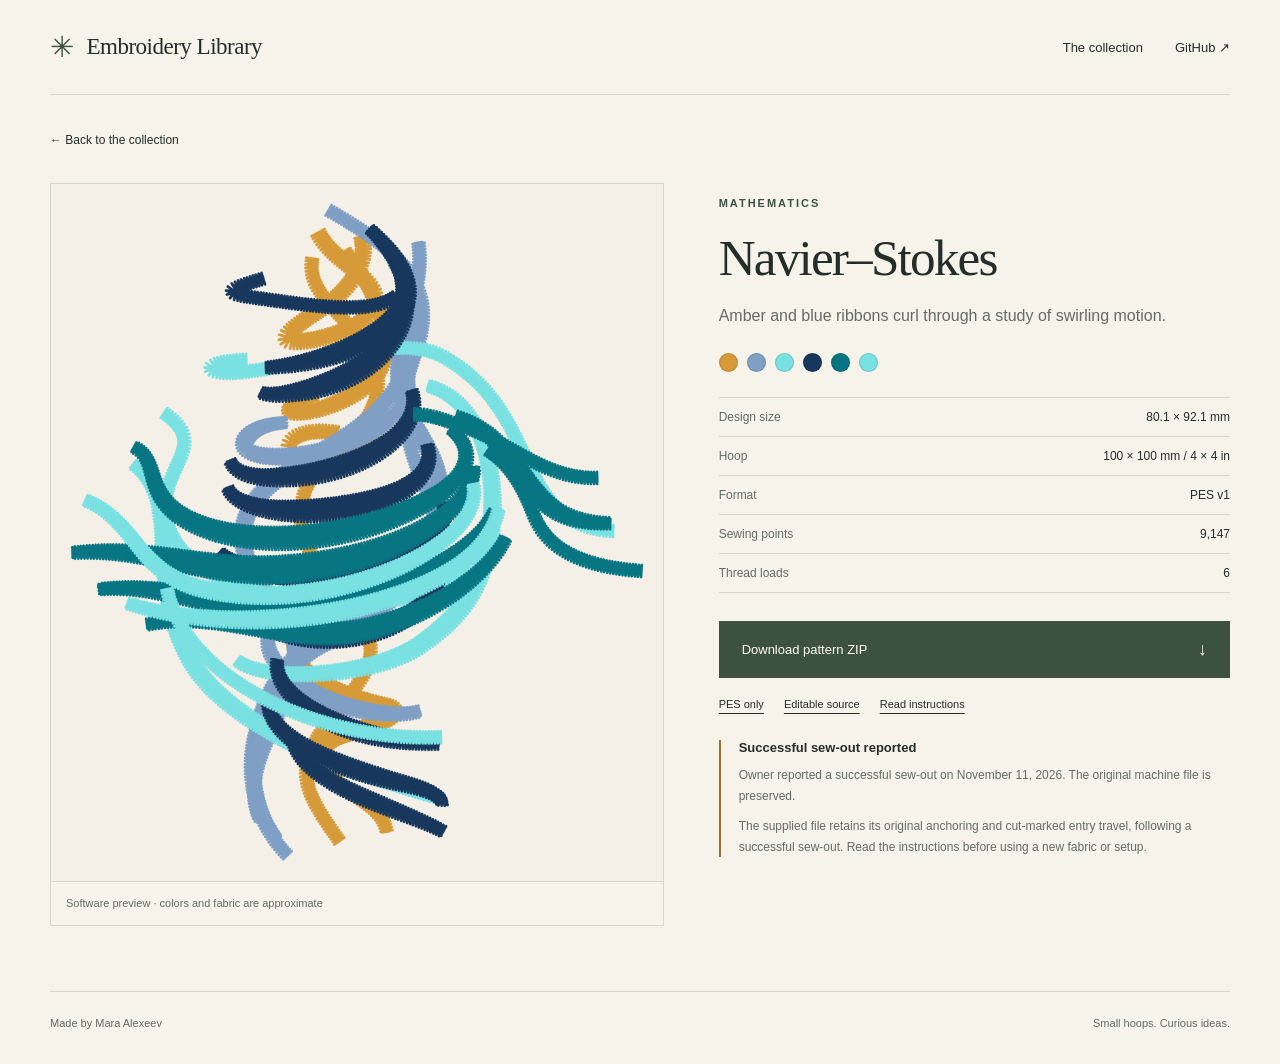
==== docs/patterns/navier-stokes/index.html @ 900fb4fd "Publish selected Waggle Dance and Navier–Stokes patterns with gallery" ====
<!doctype html>
<html lang="en"><head><meta charset="utf-8"><meta name="viewport" content="width=device-width,initial-scale=1">
<meta name="description" content="A small collection of machine embroidery designs by Mara Alexeev, with stitch previews, PES files and instructions.">
<title>Navier–Stokes · Embroidery Library</title><link rel="stylesheet" href="../../styles.css"></head>
<body><a class="skip" href="#main">Skip to content</a><header class="wrap"><a class="brand" href="../../index.html"><span class="mark" aria-hidden="true">✳</span> Embroidery Library</a><nav aria-label="Main"><a href="../../index.html#collection">The collection</a><a href="https://github.com/MaraAlexeev/embroidery-library">GitHub ↗</a></nav></header>
<main id="main"><section class="detail wrap"><a class="back" href="../../index.html#collection">← Back to the collection</a><div class="detail-grid"><figure class="navier-stokes"><img src="preview.png" alt="Software preview of intertwined amber, blue, aqua, navy and teal ribbons on cream."><figcaption>Software preview · colors and fabric are approximate</figcaption></figure><div class="detail-copy"><p class="eyebrow">MATHEMATICS</p><h1>Navier–Stokes</h1><p class="intro">Amber and blue ribbons curl through a study of swirling motion.</p><div class="swatches" aria-label="Intended thread palette"><span style="background:#d69b38" aria-hidden="true"></span><span style="background:#7f9fc4" aria-hidden="true"></span><span style="background:#79e1e2" aria-hidden="true"></span><span style="background:#18375c" aria-hidden="true"></span><span style="background:#087582" aria-hidden="true"></span><span style="background:#79e1e2" aria-hidden="true"></span></div><dl><div><dt>Design size</dt><dd>80.1 × 92.1 mm</dd></div><div><dt>Hoop</dt><dd>100 × 100 mm / 4 × 4 in</dd></div><div><dt>Format</dt><dd>PES v1</dd></div><div><dt>Sewing points</dt><dd>9,147</dd></div><div><dt>Thread loads</dt><dd>6</dd></div></dl><a class="button" href="Navier-Stokes-PES.zip" download>Download pattern ZIP <span aria-hidden="true">↓</span></a><div class="individual"><a href="ns_zigzag_1.pes" download>PES only</a><a href="ns_zigzag_1.svg" download>Editable source</a><a href="README.txt">Read instructions</a></div><aside class="testing"><h2>Successful sew-out reported</h2><p>Owner reported a successful sew-out on November 11, 2026. The original machine file is preserved.</p><p>The supplied file retains its original anchoring and cut-marked entry travel, following a successful sew-out. Read the instructions before using a new fabric or setup.</p></aside></div></div></section></main><footer class="wrap"><span>Made by Mara Alexeev</span><span>Small hoops. Curious ideas.</span></footer></body></html>
---- docs/styles.css ----
:root{--paper:#f6f3eb;--ink:#252d28;--muted:#646c62;--line:#d7d8cc;--green:#3d5141;--gold:#9b6f32;font-family:Arial,Helvetica,sans-serif;color:var(--ink);background:var(--paper);font-synthesis:none}
*{box-sizing:border-box}html{scroll-behavior:smooth}body{margin:0}a{color:inherit;text-underline-offset:5px}a:hover{color:var(--gold)}a:focus-visible{outline:3px solid var(--gold);outline-offset:5px}.wrap{width:min(1180px,calc(100% - 80px));margin-inline:auto}header{display:flex;align-items:center;justify-content:space-between;padding:30px 0;border-bottom:1px solid var(--line);gap:24px}.brand{font-family:Georgia,'Times New Roman',serif;font-size:23px;letter-spacing:-.5px;text-decoration:none;display:flex;gap:13px;align-items:center}.mark{color:var(--green);font-size:29px}nav{display:flex;gap:32px;font-size:13px}nav a{text-decoration:none}.skip{position:absolute;left:20px;top:-100px;padding:15px;background:var(--ink);color:white;z-index:2}.skip:focus{top:15px}.eyebrow{font-size:11px;font-weight:700;letter-spacing:2px;color:var(--green);line-height:1.7}.hero{padding-top:62px;padding-bottom:66px}.hero h1{font-family:Georgia,'Times New Roman',serif;font-size:clamp(64px,7.6vw,105px);line-height:1.03;font-weight:400;letter-spacing:-4px;margin:28px 0 30px}.hero h1 em{color:var(--green);font-weight:400}.hero-bottom{display:flex;align-items:flex-end;justify-content:space-between;gap:36px}.hero-bottom p{max-width:460px;color:var(--muted);font-size:17px;line-height:1.65;margin:0}.button{display:inline-flex;justify-content:center;align-items:center;gap:30px;border:1px solid var(--green);background:var(--green);color:#fffdf4;text-decoration:none;padding:17px 22px;font-size:13px;white-space:nowrap;transition:background .15s}.button:hover{background:#293b2d;color:white}.button span{font-size:18px}.collection{padding-top:29px;border-top:1px solid var(--line);scroll-margin-top:24px}.section-heading{display:flex;justify-content:space-between;align-items:baseline;gap:20px;margin-bottom:28px}h2{font-family:Georgia,'Times New Roman',serif;font-size:34px;font-weight:400;margin:0}.section-heading p{font-size:12px;color:var(--muted)}.grid{display:grid;grid-template-columns:1fr 1fr;gap:36px}.design{min-width:0}.image-link{display:flex;width:100%;aspect-ratio:1.18;align-items:center;justify-content:center;overflow:hidden}.image-link img{width:100%;height:100%;object-fit:contain;transition:transform .25s}.image-link:hover img{transform:scale(1.025)}.waggle-dance{background:#7798d1}.navier-stokes{background:#f3f0e8}.navier-stokes.image-link{border:1px solid #e4e0d6;padding:25px}.card-copy{padding-top:23px}.card-copy .eyebrow{margin:0 0 9px;font-size:10px}.card-copy h3{font-family:Georgia,'Times New Roman',serif;font-weight:400;font-size:31px;margin:0 0 13px}.card-copy h3 a{display:flex;justify-content:space-between;text-decoration:none}.card-copy h3 span{font-family:Arial,sans-serif;font-size:22px;font-weight:400;color:var(--muted)}.card-copy>p:not(.eyebrow):not(.status){font-size:14px;color:var(--muted);line-height:1.65;margin:0 0 19px;max-width:430px}.facts{display:flex;flex-wrap:wrap;gap:8px 16px;font-size:11px;color:var(--muted);padding:14px 0;border-top:1px solid var(--line);border-bottom:1px solid var(--line)}.status{font-size:11px;margin:17px 0;color:var(--green)}.status span{font-size:8px;margin-right:6px}.text-link{font-size:12px;text-decoration:none;border-bottom:1px solid var(--green);padding-bottom:5px;display:inline-flex;gap:30px}.notes{margin-top:85px;padding-top:45px;padding-bottom:60px;border-top:1px solid var(--line)}.notes h2{line-height:1.2;font-size:40px;letter-spacing:-.6px;margin:17px 0 35px}.note-grid{display:grid;grid-template-columns:repeat(3,1fr);gap:45px}.note-grid>div>span{font-family:Georgia,serif;font-style:italic;color:var(--gold);font-size:19px}.note-grid h3{font-size:14px;font-weight:500;margin:16px 0 10px}.note-grid p{font-size:13px;color:var(--muted);line-height:1.7;margin:0}footer{display:flex;justify-content:space-between;gap:20px;border-top:1px solid var(--line);padding:25px 0 35px;font-size:11px;color:var(--muted)}.detail{padding-top:35px;padding-bottom:65px}.back{font-size:12px;text-decoration:none;display:inline-block;margin-bottom:36px}.detail-grid{display:grid;grid-template-columns:1.2fr 1fr;gap:55px;align-items:start}.detail figure{margin:0;border:1px solid var(--line)}.detail figure img{width:100%;height:auto;display:block}.detail figcaption{background:var(--paper);font-size:11px;color:var(--muted);line-height:1.5;padding:13px 15px;border-top:1px solid var(--line)}.detail h1{font-family:Georgia,serif;font-size:clamp(38px,4vw,58px);font-weight:400;letter-spacing:-1.8px;line-height:1.1;margin:17px 0}.intro{color:var(--muted);font-size:16px;line-height:1.65}.swatches{display:flex;gap:9px;margin:24px 0}.swatches span{display:block;width:19px;height:19px;border-radius:50%;border:1px solid #0002}dl{margin:25px 0 28px;border-top:1px solid var(--line)}dl>div{display:flex;justify-content:space-between;gap:20px;border-bottom:1px solid var(--line);padding:12px 0;font-size:12px}dt{color:var(--muted)}dd{margin:0;text-align:right}.detail .button{width:100%;justify-content:space-between}.individual{display:flex;gap:20px;flex-wrap:wrap;font-size:11px;margin:20px 0 30px}.testing{border-left:2px solid var(--gold);padding-left:18px}.testing h2{font-family:Arial,sans-serif;font-size:13px;font-weight:700}.testing p{font-size:12px;color:var(--muted);line-height:1.7;margin:10px 0 0}
@media(max-width:700px){.wrap{width:calc(100% - 36px)}header{padding:20px 0;align-items:flex-start}.brand{font-size:19px;gap:8px;max-width:190px}.mark{font-size:24px}nav{gap:12px;flex-direction:column;align-items:flex-end;font-size:11px}.hero{padding:40px 0 42px}.hero h1{font-size:63px;letter-spacing:-2.7px;margin:23px 0}.hero-bottom{flex-direction:column;align-items:flex-start;gap:24px}.hero-bottom p{font-size:15px;max-width:360px}.button{padding:14px 18px}.section-heading{align-items:flex-start;flex-direction:column;gap:3px;margin-bottom:22px}.section-heading p{margin:3px 0}.section-heading h2{font-size:30px}.grid{grid-template-columns:1fr;gap:45px}.card-copy{padding-top:20px}.notes{margin-top:55px;padding-top:28px;padding-bottom:35px}.notes h2{font-size:32px}.note-grid{grid-template-columns:1fr;gap:28px}.note-grid h3{margin-top:10px}.note-grid p{max-width:440px}footer{font-size:10px}.detail{padding-top:24px}.back{margin-bottom:25px}.detail-grid{grid-template-columns:1fr;gap:28px}.detail-copy .eyebrow{margin-top:0}.detail h1{font-size:45px}.detail figure{max-width:580px}.individual{gap:22px}}
@media(prefers-reduced-motion:reduce){html{scroll-behavior:auto}*{transition:none!important}}
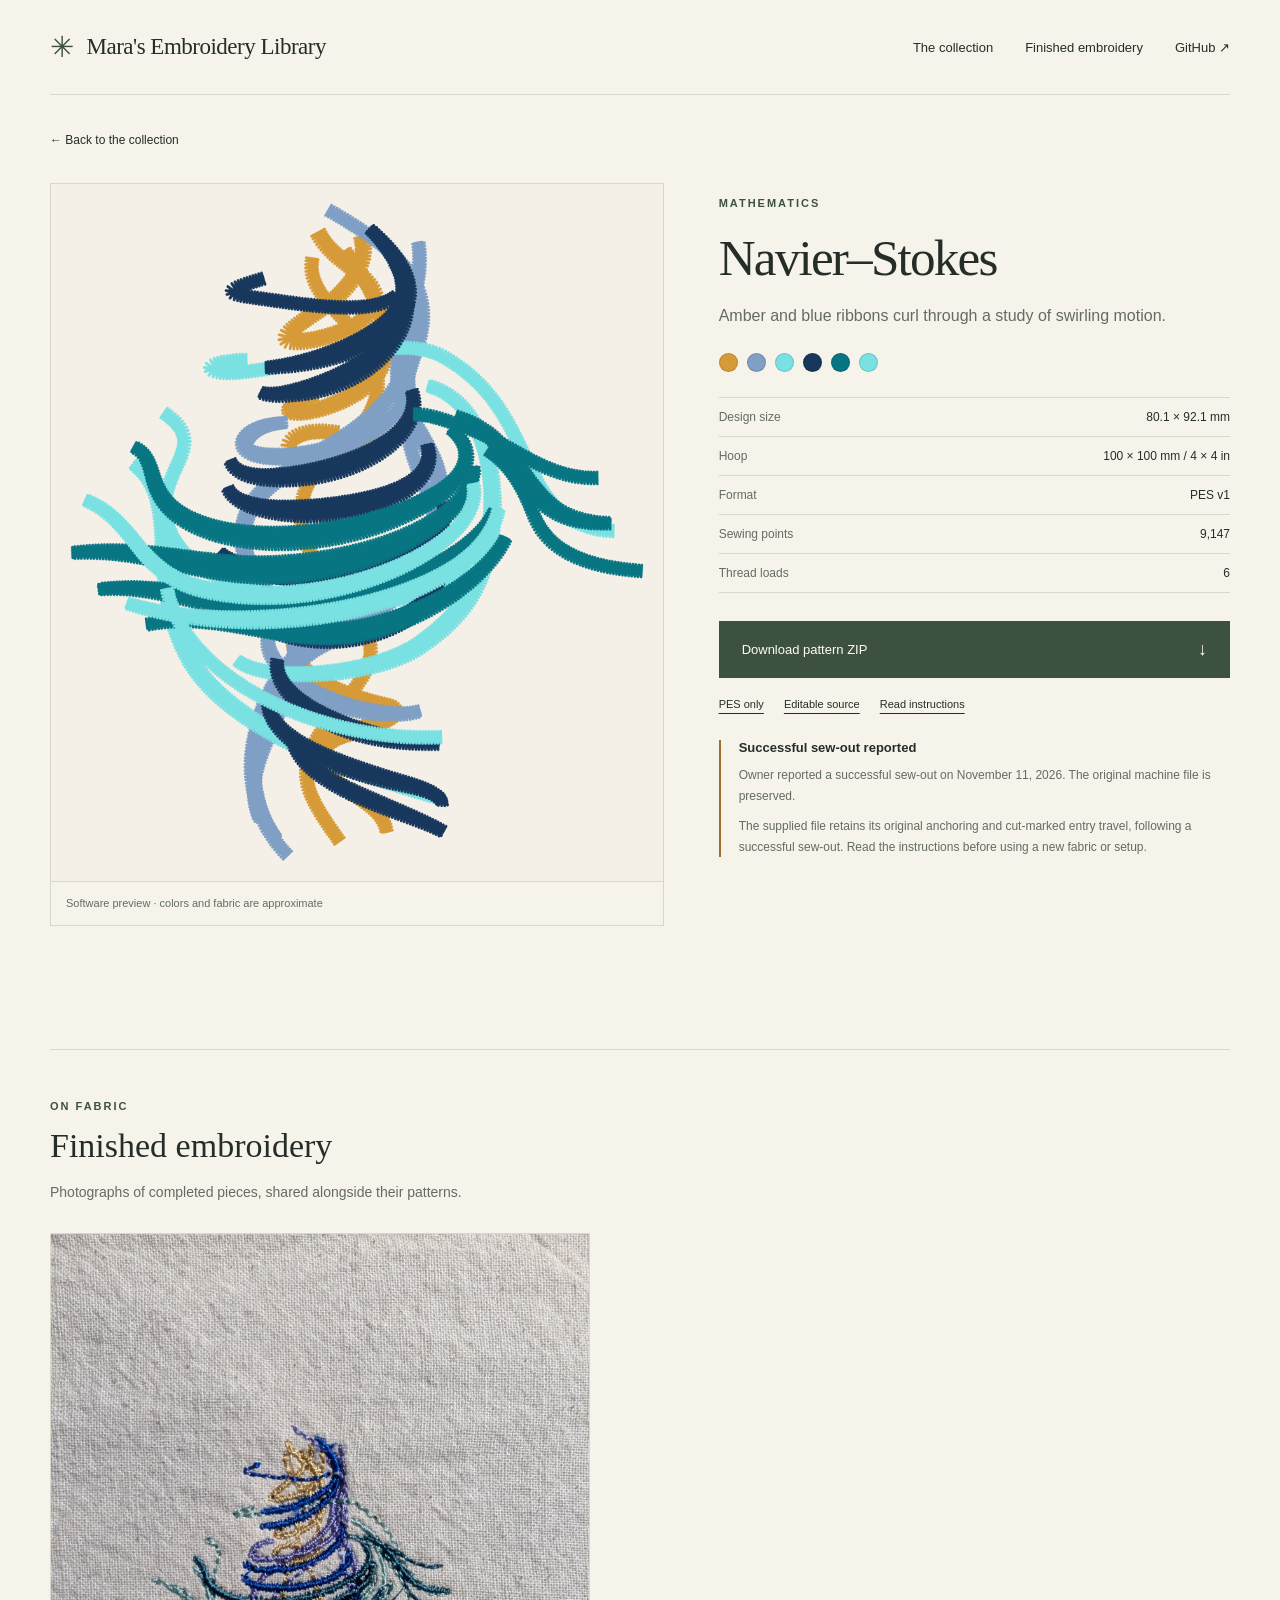
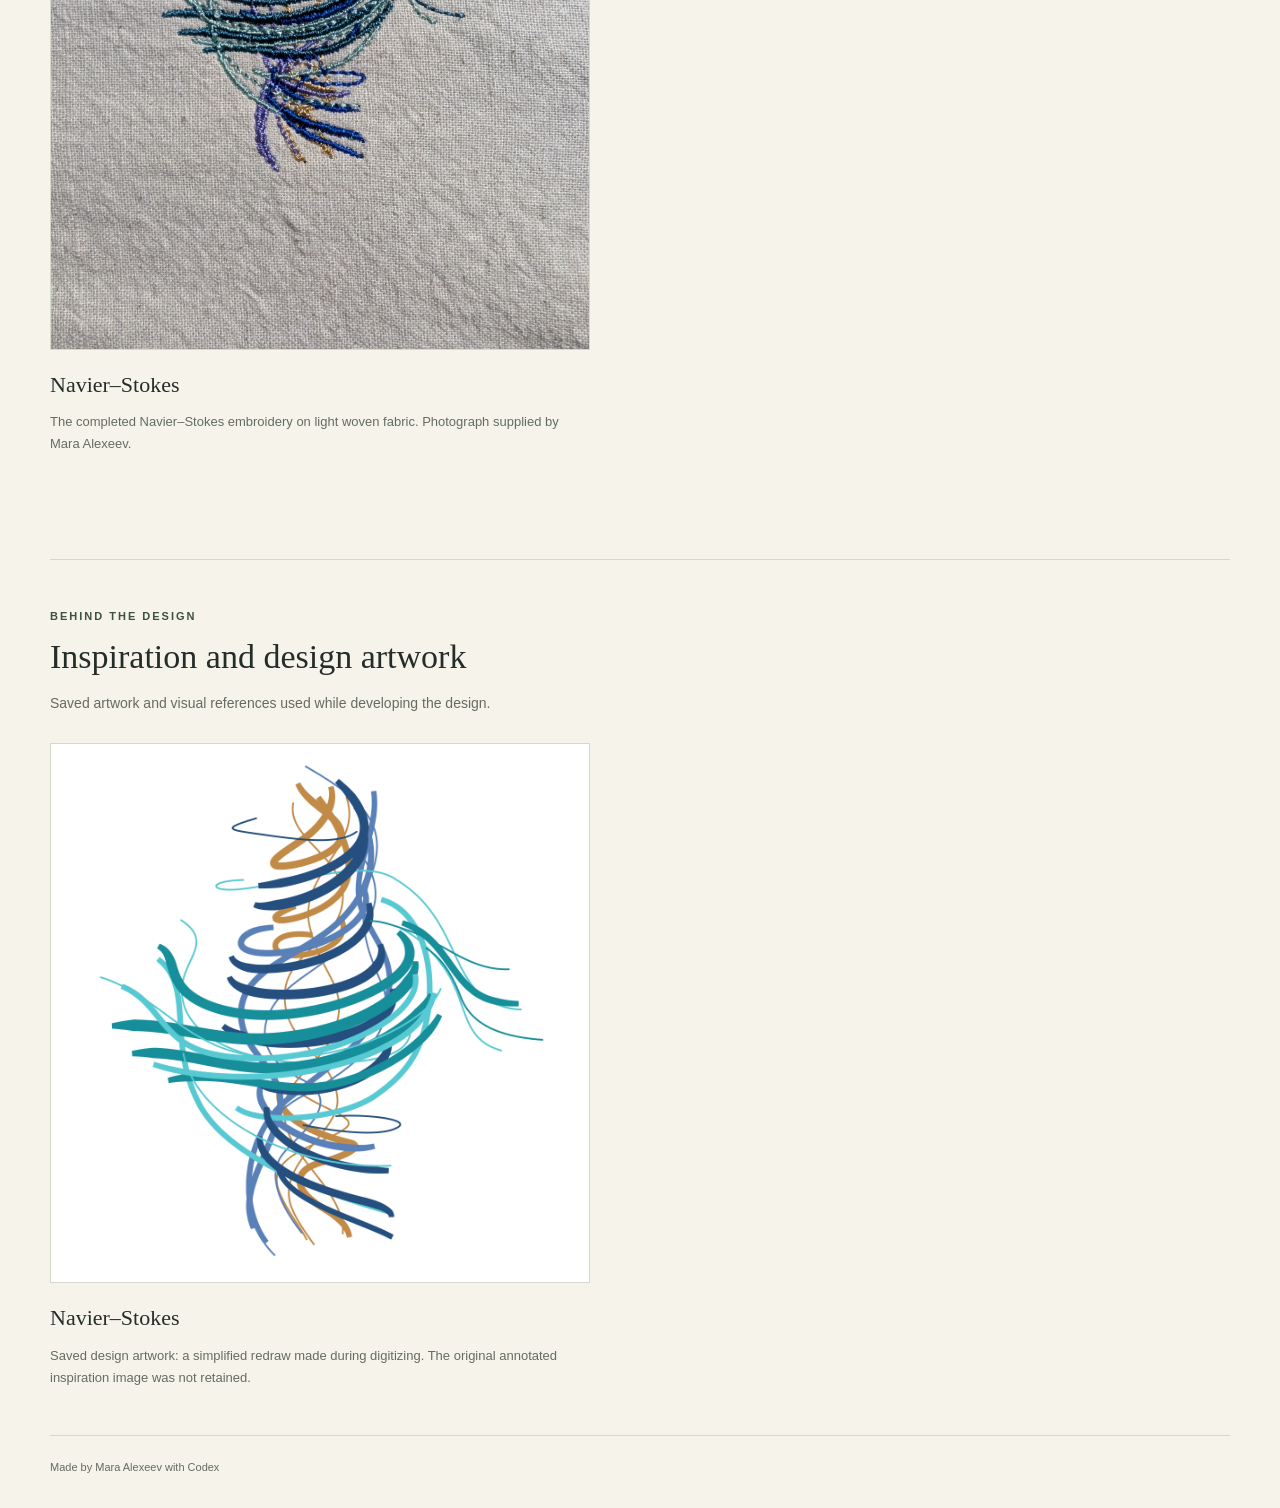
==== commit faa8f068: "Add finished embroidery photos and design artwork; simplify gallery copy" ====
--- a/docs/patterns/navier-stokes/index.html
+++ b/docs/patterns/navier-stokes/index.html
@@ -1,6 +1,10 @@
 <!doctype html>
 <html lang="en"><head><meta charset="utf-8"><meta name="viewport" content="width=device-width,initial-scale=1">
 <meta name="description" content="A small collection of machine embroidery designs by Mara Alexeev, with stitch previews, PES files and instructions.">
-<title>Navier–Stokes · Embroidery Library</title><link rel="stylesheet" href="../../styles.css"></head>
-<body><a class="skip" href="#main">Skip to content</a><header class="wrap"><a class="brand" href="../../index.html"><span class="mark" aria-hidden="true">✳</span> Embroidery Library</a><nav aria-label="Main"><a href="../../index.html#collection">The collection</a><a href="https://github.com/MaraAlexeev/embroidery-library">GitHub ↗</a></nav></header>
-<main id="main"><section class="detail wrap"><a class="back" href="../../index.html#collection">← Back to the collection</a><div class="detail-grid"><figure class="navier-stokes"><img src="preview.png" alt="Software preview of intertwined amber, blue, aqua, navy and teal ribbons on cream."><figcaption>Software preview · colors and fabric are approximate</figcaption></figure><div class="detail-copy"><p class="eyebrow">MATHEMATICS</p><h1>Navier–Stokes</h1><p class="intro">Amber and blue ribbons curl through a study of swirling motion.</p><div class="swatches" aria-label="Intended thread palette"><span style="background:#d69b38" aria-hidden="true"></span><span style="background:#7f9fc4" aria-hidden="true"></span><span style="background:#79e1e2" aria-hidden="true"></span><span style="background:#18375c" aria-hidden="true"></span><span style="background:#087582" aria-hidden="true"></span><span style="background:#79e1e2" aria-hidden="true"></span></div><dl><div><dt>Design size</dt><dd>80.1 × 92.1 mm</dd></div><div><dt>Hoop</dt><dd>100 × 100 mm / 4 × 4 in</dd></div><div><dt>Format</dt><dd>PES v1</dd></div><div><dt>Sewing points</dt><dd>9,147</dd></div><div><dt>Thread loads</dt><dd>6</dd></div></dl><a class="button" href="Navier-Stokes-PES.zip" download>Download pattern ZIP <span aria-hidden="true">↓</span></a><div class="individual"><a href="ns_zigzag_1.pes" download>PES only</a><a href="ns_zigzag_1.svg" download>Editable source</a><a href="README.txt">Read instructions</a></div><aside class="testing"><h2>Successful sew-out reported</h2><p>Owner reported a successful sew-out on November 11, 2026. The original machine file is preserved.</p><p>The supplied file retains its original anchoring and cut-marked entry travel, following a successful sew-out. Read the instructions before using a new fabric or setup.</p></aside></div></div></section></main><footer class="wrap"><span>Made by Mara Alexeev</span><span>Small hoops. Curious ideas.</span></footer></body></html>+<title>Navier–Stokes · Mara's Embroidery Library</title><link rel="stylesheet" href="../../styles.css"></head>
+<body><a class="skip" href="#main">Skip to content</a><header class="wrap"><a class="brand" href="../../index.html"><span class="mark" aria-hidden="true">✳</span> Mara's Embroidery Library</a><nav aria-label="Main"><a href="../../index.html#collection">The collection</a><a href="../../index.html#finished-embroidery">Finished embroidery</a><a href="https://github.com/MaraAlexeev/embroidery-library">GitHub ↗</a></nav></header>
+<main id="main"><section class="detail wrap"><a class="back" href="../../index.html#collection">← Back to the collection</a><div class="detail-grid"><figure class="navier-stokes"><img src="preview.png" alt="Software preview of intertwined amber, blue, aqua, navy and teal ribbons on cream."><figcaption>Software preview · colors and fabric are approximate</figcaption></figure><div class="detail-copy"><p class="eyebrow">MATHEMATICS</p><h1>Navier–Stokes</h1><p class="intro">Amber and blue ribbons curl through a study of swirling motion.</p><div class="swatches" aria-label="Intended thread palette"><span style="background:#d69b38" aria-hidden="true"></span><span style="background:#7f9fc4" aria-hidden="true"></span><span style="background:#79e1e2" aria-hidden="true"></span><span style="background:#18375c" aria-hidden="true"></span><span style="background:#087582" aria-hidden="true"></span><span style="background:#79e1e2" aria-hidden="true"></span></div><dl><div><dt>Design size</dt><dd>80.1 × 92.1 mm</dd></div><div><dt>Hoop</dt><dd>100 × 100 mm / 4 × 4 in</dd></div><div><dt>Format</dt><dd>PES v1</dd></div><div><dt>Sewing points</dt><dd>9,147</dd></div><div><dt>Thread loads</dt><dd>6</dd></div></dl><a class="button" href="Navier-Stokes-PES.zip" download>Download pattern ZIP <span aria-hidden="true">↓</span></a><div class="individual"><a href="ns_zigzag_1.pes" download>PES only</a><a href="ns_zigzag_1.svg" download>Editable source</a><a href="README.txt">Read instructions</a></div><aside class="testing"><h2>Successful sew-out reported</h2><p>Owner reported a successful sew-out on November 11, 2026. The original machine file is preserved.</p><p>The supplied file retains its original anchoring and cut-marked entry travel, following a successful sew-out. Read the instructions before using a new fabric or setup.</p></aside></div></div></section><!-- finished-embroidery:start -->
+<section class="finished-embroidery wrap" id="finished-embroidery" aria-labelledby="finished-embroidery-title"><p class="eyebrow">ON FABRIC</p><h2 id="finished-embroidery-title">Finished embroidery</h2><p class="photo-intro">Photographs of completed pieces, shared alongside their patterns.</p><div class="finished-photo-grid"><figure class="finished-photo"><a class="finished-photo-image" href="../../patterns/navier-stokes/photos/navier-stokes-finished-01.jpg"><img src="../../patterns/navier-stokes/photos/navier-stokes-finished-01.jpg" alt="Completed Navier–Stokes embroidery in blue, teal, pale green, violet and gold thread on light woven fabric." loading="lazy"></a><figcaption><a class="finished-photo-title" href="../../patterns/navier-stokes/">Navier–Stokes</a><p>The completed Navier–Stokes embroidery on light woven fabric. Photograph supplied by Mara Alexeev.</p></figcaption></figure></div></section>
+<!-- finished-embroidery:end --><!-- inspiration:start -->
+<section class="inspiration wrap" id="inspiration" aria-labelledby="inspiration-title"><p class="eyebrow">BEHIND THE DESIGN</p><h2 id="inspiration-title">Inspiration and design artwork</h2><p class="photo-intro">Saved artwork and visual references used while developing the design.</p><div class="finished-photo-grid"><figure class="finished-photo"><a class="finished-photo-image" href="../../patterns/navier-stokes/inspiration/design-artwork.png"><img src="../../patterns/navier-stokes/inspiration/design-artwork.png" alt="Flat design artwork showing intertwined blue, turquoise and gold vortex ribbons on white." loading="lazy"></a><figcaption><a class="finished-photo-title" href="../../patterns/navier-stokes/">Navier–Stokes</a><p>Saved design artwork: a simplified redraw made during digitizing. The original annotated inspiration image was not retained.</p></figcaption></figure></div></section>
+<!-- inspiration:end --></main><footer class="wrap"><span>Made by Mara Alexeev with Codex</span></footer></body></html>
--- a/docs/styles.css
+++ b/docs/styles.css
@@ -2,3 +2,5 @@
 *{box-sizing:border-box}html{scroll-behavior:smooth}body{margin:0}a{color:inherit;text-underline-offset:5px}a:hover{color:var(--gold)}a:focus-visible{outline:3px solid var(--gold);outline-offset:5px}.wrap{width:min(1180px,calc(100% - 80px));margin-inline:auto}header{display:flex;align-items:center;justify-content:space-between;padding:30px 0;border-bottom:1px solid var(--line);gap:24px}.brand{font-family:Georgia,'Times New Roman',serif;font-size:23px;letter-spacing:-.5px;text-decoration:none;display:flex;gap:13px;align-items:center}.mark{color:var(--green);font-size:29px}nav{display:flex;gap:32px;font-size:13px}nav a{text-decoration:none}.skip{position:absolute;left:20px;top:-100px;padding:15px;background:var(--ink);color:white;z-index:2}.skip:focus{top:15px}.eyebrow{font-size:11px;font-weight:700;letter-spacing:2px;color:var(--green);line-height:1.7}.hero{padding-top:62px;padding-bottom:66px}.hero h1{font-family:Georgia,'Times New Roman',serif;font-size:clamp(64px,7.6vw,105px);line-height:1.03;font-weight:400;letter-spacing:-4px;margin:28px 0 30px}.hero h1 em{color:var(--green);font-weight:400}.hero-bottom{display:flex;align-items:flex-end;justify-content:space-between;gap:36px}.hero-bottom p{max-width:460px;color:var(--muted);font-size:17px;line-height:1.65;margin:0}.button{display:inline-flex;justify-content:center;align-items:center;gap:30px;border:1px solid var(--green);background:var(--green);color:#fffdf4;text-decoration:none;padding:17px 22px;font-size:13px;white-space:nowrap;transition:background .15s}.button:hover{background:#293b2d;color:white}.button span{font-size:18px}.collection{padding-top:29px;border-top:1px solid var(--line);scroll-margin-top:24px}.section-heading{display:flex;justify-content:space-between;align-items:baseline;gap:20px;margin-bottom:28px}h2{font-family:Georgia,'Times New Roman',serif;font-size:34px;font-weight:400;margin:0}.section-heading p{font-size:12px;color:var(--muted)}.grid{display:grid;grid-template-columns:1fr 1fr;gap:36px}.design{min-width:0}.image-link{display:flex;width:100%;aspect-ratio:1.18;align-items:center;justify-content:center;overflow:hidden}.image-link img{width:100%;height:100%;object-fit:contain;transition:transform .25s}.image-link:hover img{transform:scale(1.025)}.waggle-dance{background:#7798d1}.navier-stokes{background:#f3f0e8}.navier-stokes.image-link{border:1px solid #e4e0d6;padding:25px}.card-copy{padding-top:23px}.card-copy .eyebrow{margin:0 0 9px;font-size:10px}.card-copy h3{font-family:Georgia,'Times New Roman',serif;font-weight:400;font-size:31px;margin:0 0 13px}.card-copy h3 a{display:flex;justify-content:space-between;text-decoration:none}.card-copy h3 span{font-family:Arial,sans-serif;font-size:22px;font-weight:400;color:var(--muted)}.card-copy>p:not(.eyebrow):not(.status){font-size:14px;color:var(--muted);line-height:1.65;margin:0 0 19px;max-width:430px}.facts{display:flex;flex-wrap:wrap;gap:8px 16px;font-size:11px;color:var(--muted);padding:14px 0;border-top:1px solid var(--line);border-bottom:1px solid var(--line)}.status{font-size:11px;margin:17px 0;color:var(--green)}.status span{font-size:8px;margin-right:6px}.text-link{font-size:12px;text-decoration:none;border-bottom:1px solid var(--green);padding-bottom:5px;display:inline-flex;gap:30px}.notes{margin-top:85px;padding-top:45px;padding-bottom:60px;border-top:1px solid var(--line)}.notes h2{line-height:1.2;font-size:40px;letter-spacing:-.6px;margin:17px 0 35px}.note-grid{display:grid;grid-template-columns:repeat(3,1fr);gap:45px}.note-grid>div>span{font-family:Georgia,serif;font-style:italic;color:var(--gold);font-size:19px}.note-grid h3{font-size:14px;font-weight:500;margin:16px 0 10px}.note-grid p{font-size:13px;color:var(--muted);line-height:1.7;margin:0}footer{display:flex;justify-content:space-between;gap:20px;border-top:1px solid var(--line);padding:25px 0 35px;font-size:11px;color:var(--muted)}.detail{padding-top:35px;padding-bottom:65px}.back{font-size:12px;text-decoration:none;display:inline-block;margin-bottom:36px}.detail-grid{display:grid;grid-template-columns:1.2fr 1fr;gap:55px;align-items:start}.detail figure{margin:0;border:1px solid var(--line)}.detail figure img{width:100%;height:auto;display:block}.detail figcaption{background:var(--paper);font-size:11px;color:var(--muted);line-height:1.5;padding:13px 15px;border-top:1px solid var(--line)}.detail h1{font-family:Georgia,serif;font-size:clamp(38px,4vw,58px);font-weight:400;letter-spacing:-1.8px;line-height:1.1;margin:17px 0}.intro{color:var(--muted);font-size:16px;line-height:1.65}.swatches{display:flex;gap:9px;margin:24px 0}.swatches span{display:block;width:19px;height:19px;border-radius:50%;border:1px solid #0002}dl{margin:25px 0 28px;border-top:1px solid var(--line)}dl>div{display:flex;justify-content:space-between;gap:20px;border-bottom:1px solid var(--line);padding:12px 0;font-size:12px}dt{color:var(--muted)}dd{margin:0;text-align:right}.detail .button{width:100%;justify-content:space-between}.individual{display:flex;gap:20px;flex-wrap:wrap;font-size:11px;margin:20px 0 30px}.testing{border-left:2px solid var(--gold);padding-left:18px}.testing h2{font-family:Arial,sans-serif;font-size:13px;font-weight:700}.testing p{font-size:12px;color:var(--muted);line-height:1.7;margin:10px 0 0}
 @media(max-width:700px){.wrap{width:calc(100% - 36px)}header{padding:20px 0;align-items:flex-start}.brand{font-size:19px;gap:8px;max-width:190px}.mark{font-size:24px}nav{gap:12px;flex-direction:column;align-items:flex-end;font-size:11px}.hero{padding:40px 0 42px}.hero h1{font-size:63px;letter-spacing:-2.7px;margin:23px 0}.hero-bottom{flex-direction:column;align-items:flex-start;gap:24px}.hero-bottom p{font-size:15px;max-width:360px}.button{padding:14px 18px}.section-heading{align-items:flex-start;flex-direction:column;gap:3px;margin-bottom:22px}.section-heading p{margin:3px 0}.section-heading h2{font-size:30px}.grid{grid-template-columns:1fr;gap:45px}.card-copy{padding-top:20px}.notes{margin-top:55px;padding-top:28px;padding-bottom:35px}.notes h2{font-size:32px}.note-grid{grid-template-columns:1fr;gap:28px}.note-grid h3{margin-top:10px}.note-grid p{max-width:440px}footer{font-size:10px}.detail{padding-top:24px}.back{margin-bottom:25px}.detail-grid{grid-template-columns:1fr;gap:28px}.detail-copy .eyebrow{margin-top:0}.detail h1{font-size:45px}.detail figure{max-width:580px}.individual{gap:22px}}
 @media(prefers-reduced-motion:reduce){html{scroll-behavior:auto}*{transition:none!important}}
+.section-heading h1{font-family:Georgia,'Times New Roman',serif;font-size:34px;font-weight:400;margin:0}main>.collection{border-top:0;padding-top:34px}.finished-embroidery,.inspiration{margin-top:58px;padding-top:36px;padding-bottom:30px;border-top:1px solid var(--line);scroll-margin-top:24px}.photo-intro,.photo-empty{font-size:14px;color:var(--muted);line-height:1.7;max-width:600px}.photo-empty{padding:20px 0}.finished-photo-grid{display:grid;grid-template-columns:repeat(auto-fit,minmax(min(100%,300px),1fr));gap:32px;margin-top:28px}.finished-photo{margin:0;max-width:540px}.finished-photo-image{display:block;background:#eae7dd;border:1px solid var(--line)}.finished-photo-image img{display:block;width:100%;height:auto}.finished-photo figcaption{padding:16px 0;font-size:13px;line-height:1.7;color:var(--muted)}.finished-photo-title{font-family:Georgia,'Times New Roman',serif;font-size:22px;color:var(--ink);text-decoration:none}.finished-photo figcaption p{margin:8px 0 0}.photo-credit{font-size:11px}.inspiration .finished-photo{max-width:540px}.finished-embroidery h2,.inspiration h2{line-height:1.2}.notes{margin-top:45px}footer{justify-content:flex-start}
+@media(max-width:700px){.brand{max-width:270px;font-size:19px}.section-heading h1{font-size:30px}main>.collection{padding-top:25px}.finished-embroidery,.inspiration{margin-top:38px;padding-top:26px}.finished-embroidery h2,.inspiration h2{font-size:30px}.finished-photo-grid{grid-template-columns:1fr}.finished-photo{max-width:100%}nav{min-width:105px;gap:10px}}
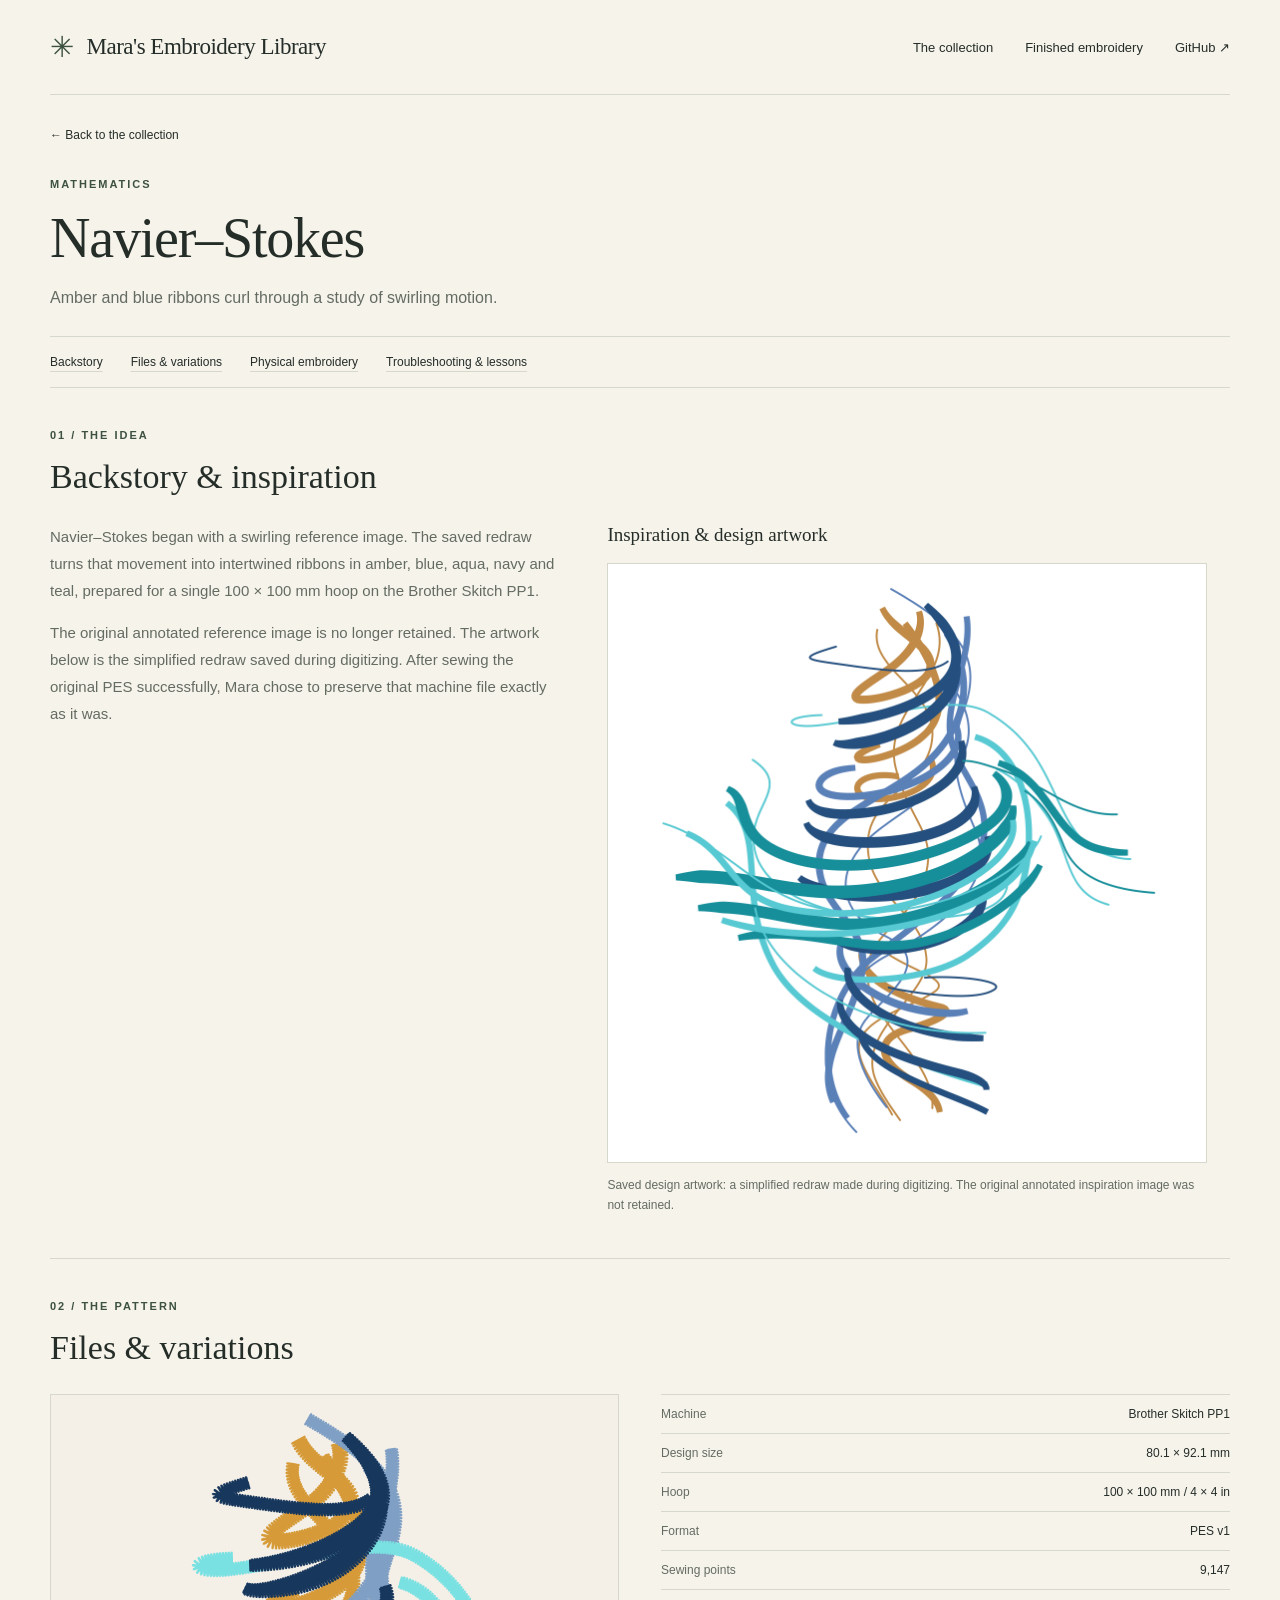
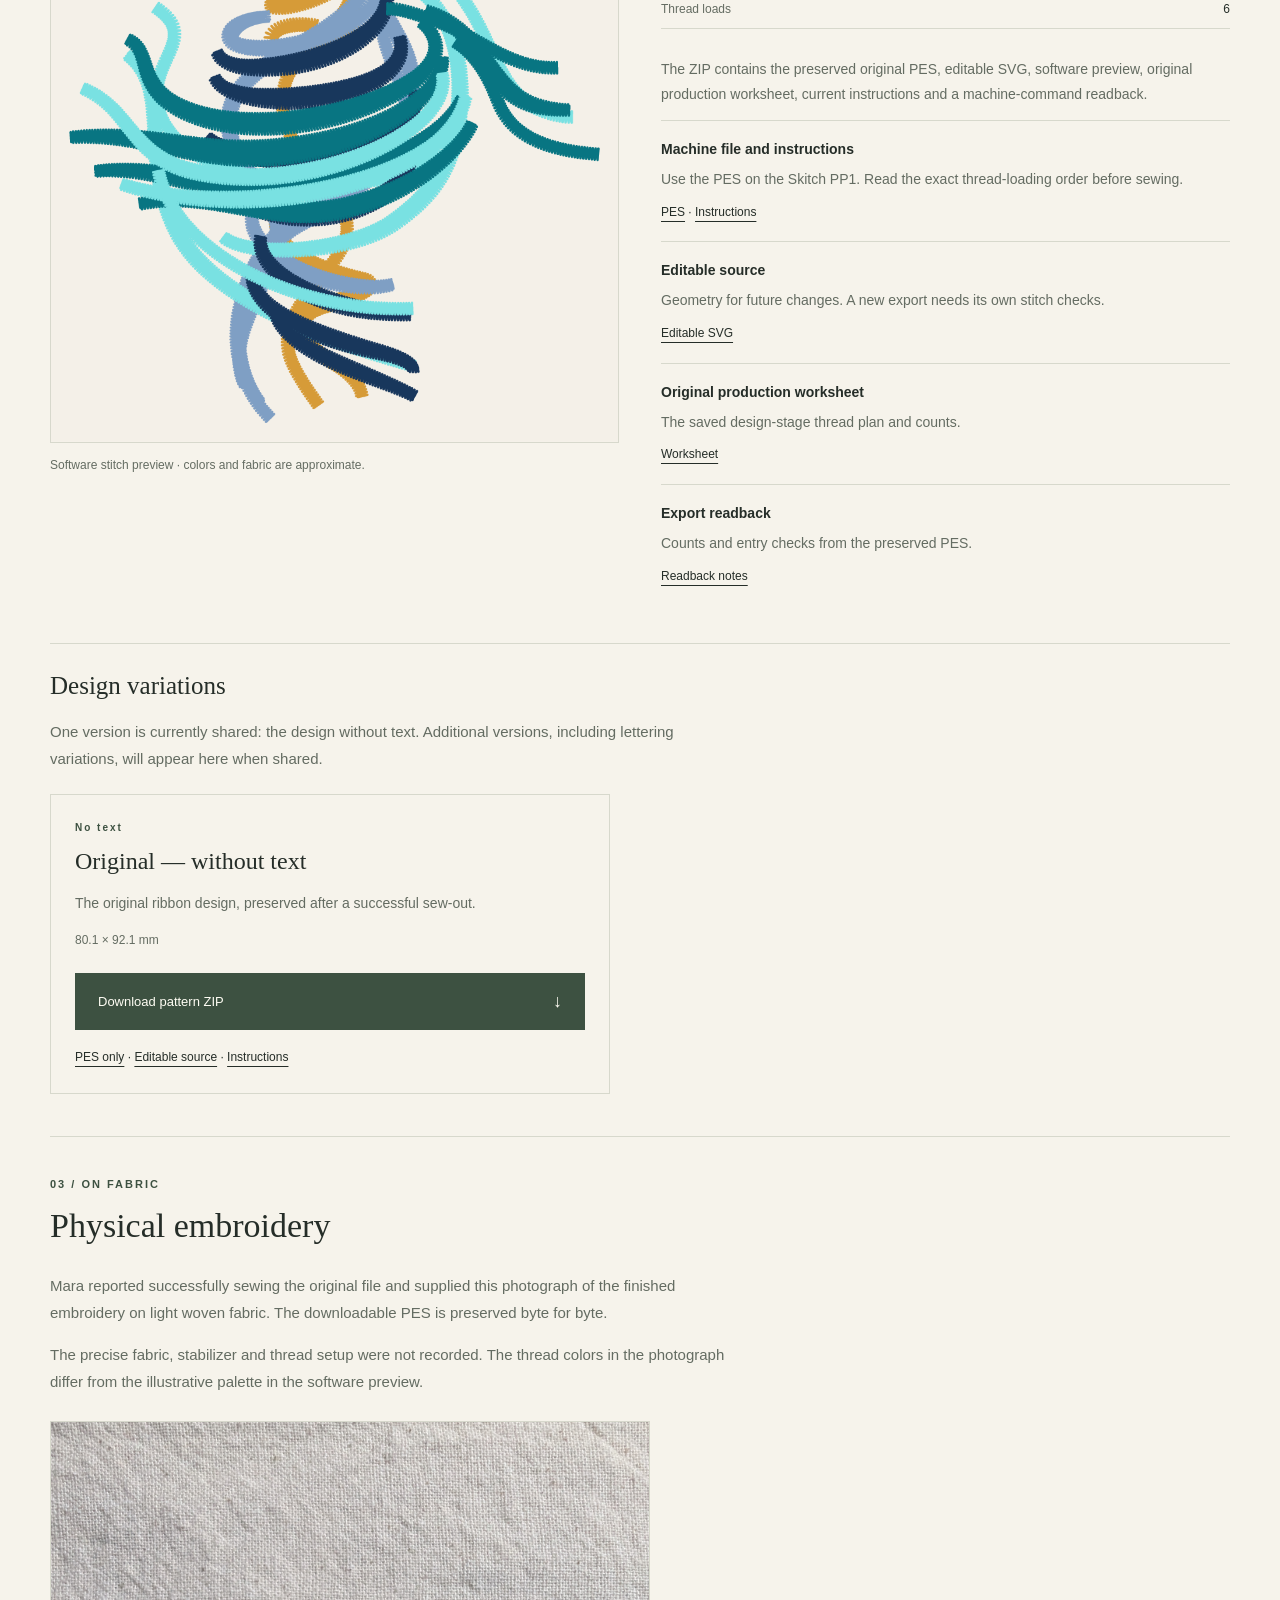
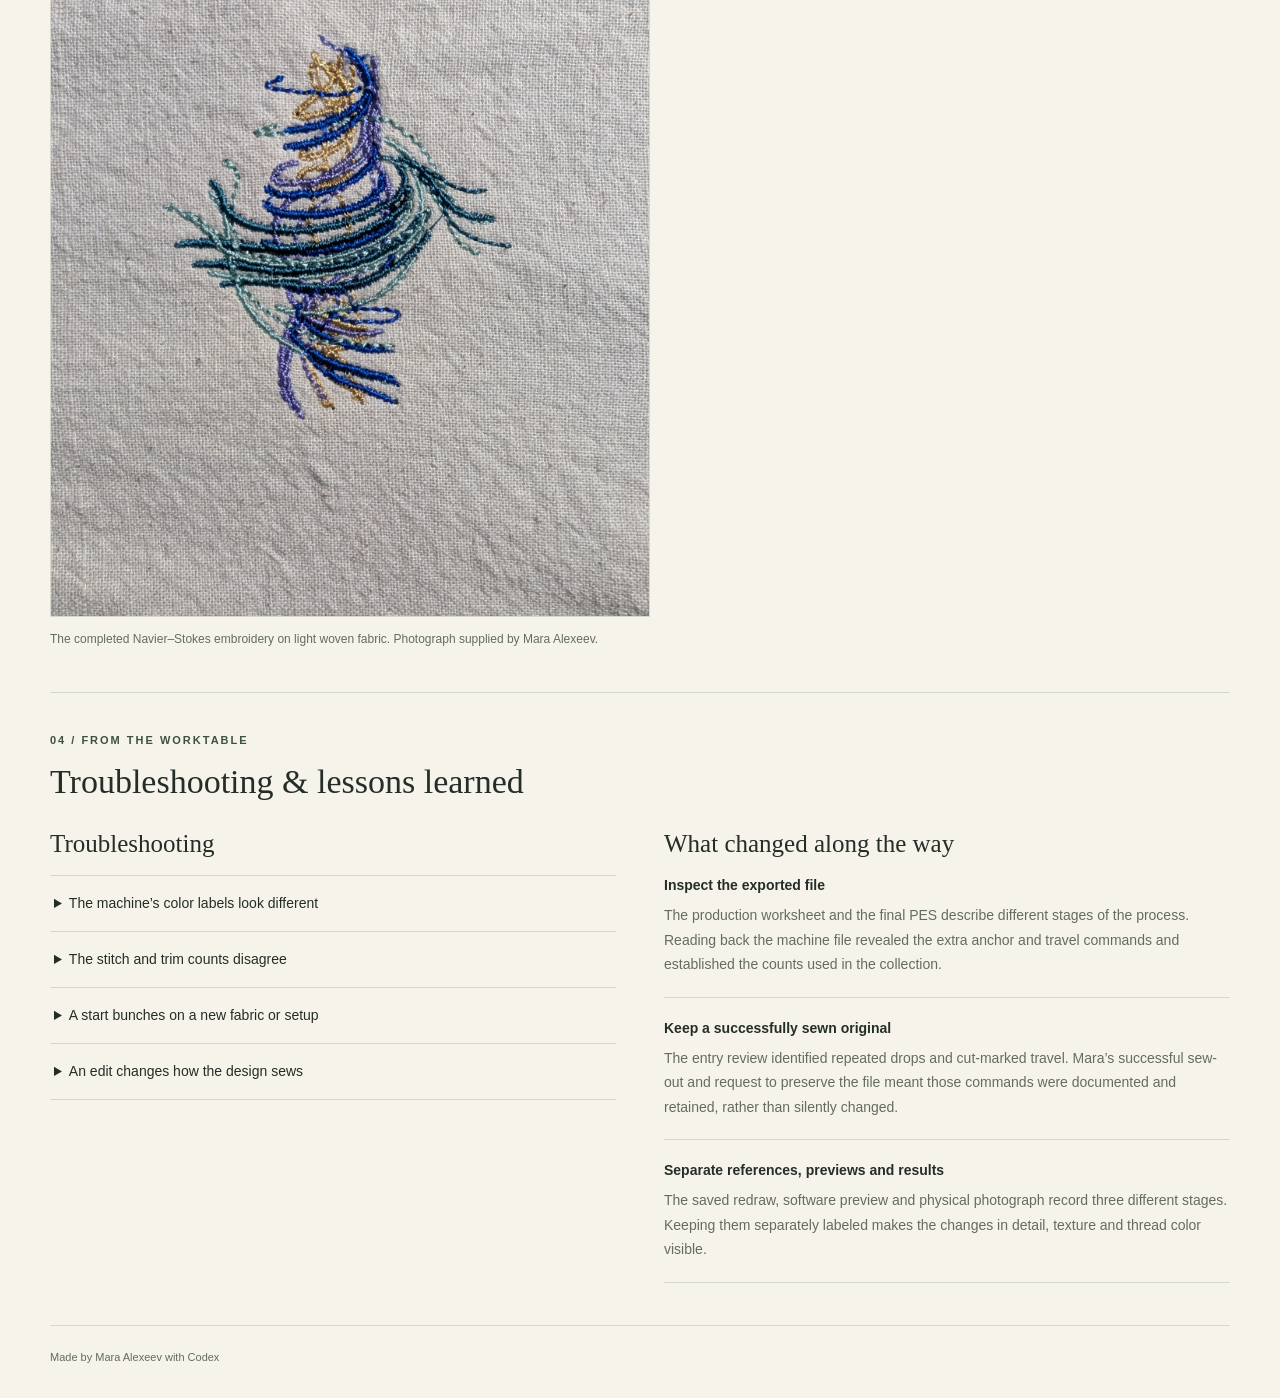
==== commit 990c6f49: "Organize design pages around inspiration, variations, finished work and lessons" ====
--- a/docs/patterns/navier-stokes/index.html
+++ b/docs/patterns/navier-stokes/index.html
@@ -1,10 +1,16 @@
 <!doctype html>
 <html lang="en"><head><meta charset="utf-8"><meta name="viewport" content="width=device-width,initial-scale=1">
-<meta name="description" content="A small collection of machine embroidery designs by Mara Alexeev, with stitch previews, PES files and instructions.">
+<meta name="description" content="Amber and blue ribbons curl through a study of swirling motion. Backstory, files, finished embroidery and process notes.">
 <title>Navier–Stokes · Mara's Embroidery Library</title><link rel="stylesheet" href="../../styles.css"></head>
-<body><a class="skip" href="#main">Skip to content</a><header class="wrap"><a class="brand" href="../../index.html"><span class="mark" aria-hidden="true">✳</span> Mara's Embroidery Library</a><nav aria-label="Main"><a href="../../index.html#collection">The collection</a><a href="../../index.html#finished-embroidery">Finished embroidery</a><a href="https://github.com/MaraAlexeev/embroidery-library">GitHub ↗</a></nav></header>
-<main id="main"><section class="detail wrap"><a class="back" href="../../index.html#collection">← Back to the collection</a><div class="detail-grid"><figure class="navier-stokes"><img src="preview.png" alt="Software preview of intertwined amber, blue, aqua, navy and teal ribbons on cream."><figcaption>Software preview · colors and fabric are approximate</figcaption></figure><div class="detail-copy"><p class="eyebrow">MATHEMATICS</p><h1>Navier–Stokes</h1><p class="intro">Amber and blue ribbons curl through a study of swirling motion.</p><div class="swatches" aria-label="Intended thread palette"><span style="background:#d69b38" aria-hidden="true"></span><span style="background:#7f9fc4" aria-hidden="true"></span><span style="background:#79e1e2" aria-hidden="true"></span><span style="background:#18375c" aria-hidden="true"></span><span style="background:#087582" aria-hidden="true"></span><span style="background:#79e1e2" aria-hidden="true"></span></div><dl><div><dt>Design size</dt><dd>80.1 × 92.1 mm</dd></div><div><dt>Hoop</dt><dd>100 × 100 mm / 4 × 4 in</dd></div><div><dt>Format</dt><dd>PES v1</dd></div><div><dt>Sewing points</dt><dd>9,147</dd></div><div><dt>Thread loads</dt><dd>6</dd></div></dl><a class="button" href="Navier-Stokes-PES.zip" download>Download pattern ZIP <span aria-hidden="true">↓</span></a><div class="individual"><a href="ns_zigzag_1.pes" download>PES only</a><a href="ns_zigzag_1.svg" download>Editable source</a><a href="README.txt">Read instructions</a></div><aside class="testing"><h2>Successful sew-out reported</h2><p>Owner reported a successful sew-out on November 11, 2026. The original machine file is preserved.</p><p>The supplied file retains its original anchoring and cut-marked entry travel, following a successful sew-out. Read the instructions before using a new fabric or setup.</p></aside></div></div></section><!-- finished-embroidery:start -->
-<section class="finished-embroidery wrap" id="finished-embroidery" aria-labelledby="finished-embroidery-title"><p class="eyebrow">ON FABRIC</p><h2 id="finished-embroidery-title">Finished embroidery</h2><p class="photo-intro">Photographs of completed pieces, shared alongside their patterns.</p><div class="finished-photo-grid"><figure class="finished-photo"><a class="finished-photo-image" href="../../patterns/navier-stokes/photos/navier-stokes-finished-01.jpg"><img src="../../patterns/navier-stokes/photos/navier-stokes-finished-01.jpg" alt="Completed Navier–Stokes embroidery in blue, teal, pale green, violet and gold thread on light woven fabric." loading="lazy"></a><figcaption><a class="finished-photo-title" href="../../patterns/navier-stokes/">Navier–Stokes</a><p>The completed Navier–Stokes embroidery on light woven fabric. Photograph supplied by Mara Alexeev.</p></figcaption></figure></div></section>
-<!-- finished-embroidery:end --><!-- inspiration:start -->
-<section class="inspiration wrap" id="inspiration" aria-labelledby="inspiration-title"><p class="eyebrow">BEHIND THE DESIGN</p><h2 id="inspiration-title">Inspiration and design artwork</h2><p class="photo-intro">Saved artwork and visual references used while developing the design.</p><div class="finished-photo-grid"><figure class="finished-photo"><a class="finished-photo-image" href="../../patterns/navier-stokes/inspiration/design-artwork.png"><img src="../../patterns/navier-stokes/inspiration/design-artwork.png" alt="Flat design artwork showing intertwined blue, turquoise and gold vortex ribbons on white." loading="lazy"></a><figcaption><a class="finished-photo-title" href="../../patterns/navier-stokes/">Navier–Stokes</a><p>Saved design artwork: a simplified redraw made during digitizing. The original annotated inspiration image was not retained.</p></figcaption></figure></div></section>
-<!-- inspiration:end --></main><footer class="wrap"><span>Made by Mara Alexeev with Codex</span></footer></body></html>+<body><a class="skip" href="#main">Skip to content</a>
+<header class="wrap"><a class="brand" href="../../index.html"><span class="mark" aria-hidden="true">✳</span> Mara's Embroidery Library</a><nav aria-label="Main"><a href="../../index.html#collection">The collection</a><a href="../../index.html#finished-embroidery">Finished embroidery</a><a href="https://github.com/MaraAlexeev/embroidery-library">GitHub ↗</a></nav></header>
+<main id="main" class="pattern-page">
+<div class="pattern-heading wrap"><a class="back" href="../../index.html#collection">← Back to the collection</a><p class="eyebrow">MATHEMATICS</p><h1>Navier–Stokes</h1><p class="intro">Amber and blue ribbons curl through a study of swirling motion.</p></div>
+<nav class="page-nav wrap" aria-label="On this page"><a href="#backstory">Backstory</a><a href="#files">Files &amp; variations</a><a href="#finished-embroidery">Physical embroidery</a><a href="#process">Troubleshooting &amp; lessons</a></nav>
+<section class="design-section wrap" id="backstory" aria-labelledby="backstory-title"><p class="eyebrow">01 / THE IDEA</p><h2 id="backstory-title">Backstory &amp; inspiration</h2><div class="backstory-layout"><div class="prose"><p>Navier–Stokes began with a swirling reference image. The saved redraw turns that movement into intertwined ribbons in amber, blue, aqua, navy and teal, prepared for a single 100 × 100 mm hoop on the Brother Skitch PP1.</p><p>The original annotated reference image is no longer retained. The artwork below is the simplified redraw saved during digitizing. After sewing the original PES successfully, Mara chose to preserve that machine file exactly as it was.</p></div><div id="inspiration"><h3>Inspiration &amp; design artwork</h3><div class="process-image-grid"><figure class="process-image"><a href="../../patterns/navier-stokes/inspiration/design-artwork.png"><img src="../../patterns/navier-stokes/inspiration/design-artwork.png" alt="Flat design artwork showing intertwined blue, turquoise and gold vortex ribbons on white." width="1200" height="1200" loading="lazy"></a><figcaption>Saved design artwork: a simplified redraw made during digitizing. The original annotated inspiration image was not retained.</figcaption></figure></div></div></div></section>
+<section class="design-section wrap" id="files" aria-labelledby="files-title"><p class="eyebrow">02 / THE PATTERN</p><h2 id="files-title">Files &amp; variations</h2>
+<div class="file-overview"><figure class="process-image preview-image"><a href="../../patterns/navier-stokes/preview.png"><img src="../../patterns/navier-stokes/preview.png" alt="Software preview of intertwined amber, blue, aqua, navy and teal ribbons on cream." width="900" height="1026" loading="lazy"></a><figcaption>Software stitch preview · colors and fabric are approximate.</figcaption></figure><div><dl><div><dt>Machine</dt><dd>Brother Skitch PP1</dd></div><div><dt>Design size</dt><dd>80.1 × 92.1 mm</dd></div><div><dt>Hoop</dt><dd>100 × 100 mm / 4 × 4 in</dd></div><div><dt>Format</dt><dd>PES v1</dd></div><div><dt>Sewing points</dt><dd>9,147</dd></div><div><dt>Thread loads</dt><dd>6</dd></div></dl><p class="file-summary">The ZIP contains the preserved original PES, editable SVG, software preview, original production worksheet, current instructions and a machine-command readback.</p><ul class="file-list"><li><h3>Machine file and instructions</h3><p>Use the PES on the Skitch PP1. Read the exact thread-loading order before sewing.</p><div class="file-links"><a href="../../patterns/navier-stokes/ns_zigzag_1.pes">PES</a> · <a href="../../patterns/navier-stokes/README.txt">Instructions</a></div></li><li><h3>Editable source</h3><p>Geometry for future changes. A new export needs its own stitch checks.</p><div class="file-links"><a href="../../patterns/navier-stokes/ns_zigzag_1.svg">Editable SVG</a></div></li><li><h3>Original production worksheet</h3><p>The saved design-stage thread plan and counts.</p><div class="file-links"><a href="../../patterns/navier-stokes/production-worksheet.html">Worksheet</a></div></li><li><h3>Export readback</h3><p>Counts and entry checks from the preserved PES.</p><div class="file-links"><a href="../../patterns/navier-stokes/publication-checks.json">Readback notes</a></div></li></ul></div></div>
+<div class="variations" id="variations"><h3>Design variations</h3><p class="prose">One version is currently shared: the design without text. Additional versions, including lettering variations, will appear here when shared.</p><div class="variation-grid"><article class="variation-card" id="variation-without-text"><p class="eyebrow">No text</p><h4>Original — without text</h4><p>The original ribbon design, preserved after a successful sew-out.</p><p class="variation-size">80.1 × 92.1 mm</p><a class="button" href="../../patterns/navier-stokes/Navier-Stokes-PES.zip">Download pattern ZIP <span aria-hidden="true">↓</span></a><div class="file-links"><a href="../../patterns/navier-stokes/ns_zigzag_1.pes">PES only</a> · <a href="../../patterns/navier-stokes/ns_zigzag_1.svg">Editable source</a> · <a href="../../patterns/navier-stokes/README.txt">Instructions</a></div></article></div></div></section>
+<section class="design-section wrap" id="finished-embroidery" aria-labelledby="finished-embroidery-title"><p class="eyebrow">03 / ON FABRIC</p><h2 id="finished-embroidery-title">Physical embroidery</h2><div class="prose"><p>Mara reported successfully sewing the original file and supplied this photograph of the finished embroidery on light woven fabric. The downloadable PES is preserved byte for byte.</p><p>The precise fabric, stabilizer and thread setup were not recorded. The thread colors in the photograph differ from the illustrative palette in the software preview.</p></div><div class="process-image-grid"><figure class="process-image"><a href="../../patterns/navier-stokes/photos/navier-stokes-finished-01.jpg"><img src="../../patterns/navier-stokes/photos/navier-stokes-finished-01.jpg" alt="Completed Navier–Stokes embroidery in blue, teal, pale green, violet and gold thread on light woven fabric." width="3072" height="4080" loading="lazy"></a><figcaption>The completed Navier–Stokes embroidery on light woven fabric. Photograph supplied by Mara Alexeev.</figcaption></figure></div></section>
+<section class="design-section wrap" id="process" aria-labelledby="process-title"><p class="eyebrow">04 / FROM THE WORKTABLE</p><h2 id="process-title">Troubleshooting &amp; lessons learned</h2><div class="process-columns"><div><h3>Troubleshooting</h3><details class="troubleshooting-note"><summary>The machine’s color labels look different</summary><p>Use the numbered sequence in the instructions and the original worksheet to plan the threads. There are six loads using five intended colors: aqua is loaded again at the end. Brother spool numbers were not verified for this original design.</p></details><details class="troubleshooting-note"><summary>The stitch and trim counts disagree</summary><p>The original worksheet reports 8,875 design stitches and 28 trims. Reading the exported PES gives 9,147 sewing points and 74 trim commands. The export includes additional anchor and travel commands; the file overview uses its readback counts.</p></details><details class="troubleshooting-note"><summary>A start bunches on a new fabric or setup</summary><p>This original contains tightly repeated anchors and cut-marked entry travel. Those commands remain because Mara successfully sewed the file and requested its preservation. Test on stabilized scrap before a new setup. Any proposed repair should be a separate, clearly named version.</p></details><details class="troubleshooting-note"><summary>An edit changes how the design sews</summary><p>Keep the preserved original available. A new export from the SVG needs checks of its initial start, every color entry and trimmed restarts, plus a new preview and appropriately named test files.</p></details></div><div><h3>What changed along the way</h3><ul class="lesson-list"><li><h4>Inspect the exported file</h4><p>The production worksheet and the final PES describe different stages of the process. Reading back the machine file revealed the extra anchor and travel commands and established the counts used in the collection.</p></li><li><h4>Keep a successfully sewn original</h4><p>The entry review identified repeated drops and cut-marked travel. Mara’s successful sew-out and request to preserve the file meant those commands were documented and retained, rather than silently changed.</p></li><li><h4>Separate references, previews and results</h4><p>The saved redraw, software preview and physical photograph record three different stages. Keeping them separately labeled makes the changes in detail, texture and thread color visible.</p></li></ul></div></div></section>
+</main><footer class="wrap"><span>Made by Mara Alexeev with Codex</span></footer></body></html>
--- a/docs/styles.css
+++ b/docs/styles.css
@@ -4,3 +4,58 @@
 @media(prefers-reduced-motion:reduce){html{scroll-behavior:auto}*{transition:none!important}}
 .section-heading h1{font-family:Georgia,'Times New Roman',serif;font-size:34px;font-weight:400;margin:0}main>.collection{border-top:0;padding-top:34px}.finished-embroidery,.inspiration{margin-top:58px;padding-top:36px;padding-bottom:30px;border-top:1px solid var(--line);scroll-margin-top:24px}.photo-intro,.photo-empty{font-size:14px;color:var(--muted);line-height:1.7;max-width:600px}.photo-empty{padding:20px 0}.finished-photo-grid{display:grid;grid-template-columns:repeat(auto-fit,minmax(min(100%,300px),1fr));gap:32px;margin-top:28px}.finished-photo{margin:0;max-width:540px}.finished-photo-image{display:block;background:#eae7dd;border:1px solid var(--line)}.finished-photo-image img{display:block;width:100%;height:auto}.finished-photo figcaption{padding:16px 0;font-size:13px;line-height:1.7;color:var(--muted)}.finished-photo-title{font-family:Georgia,'Times New Roman',serif;font-size:22px;color:var(--ink);text-decoration:none}.finished-photo figcaption p{margin:8px 0 0}.photo-credit{font-size:11px}.inspiration .finished-photo{max-width:540px}.finished-embroidery h2,.inspiration h2{line-height:1.2}.notes{margin-top:45px}footer{justify-content:flex-start}
 @media(max-width:700px){.brand{max-width:270px;font-size:19px}.section-heading h1{font-size:30px}main>.collection{padding-top:25px}.finished-embroidery,.inspiration{margin-top:38px;padding-top:26px}.finished-embroidery h2,.inspiration h2{font-size:30px}.finished-photo-grid{grid-template-columns:1fr}.finished-photo{max-width:100%}nav{min-width:105px;gap:10px}}
+
+/* Design pages: story, files, physical work, then process notes. */
+.pattern-heading{padding-top:30px;padding-bottom:24px}
+.pattern-heading .back{margin-bottom:22px}
+.pattern-heading h1{font:400 clamp(38px,4.5vw,56px)/1.1 Georgia,serif;letter-spacing:-1.2px;margin:14px 0}
+.pattern-heading .intro{max-width:700px;margin-bottom:0}
+.page-nav{display:flex;flex-flow:row wrap;justify-content:flex-start;align-items:center;gap:12px 28px;padding:18px 0;border-top:1px solid var(--line);border-bottom:1px solid var(--line);font-size:12px;min-width:0}
+.page-nav a{text-decoration:underline;text-decoration-color:var(--line);text-underline-offset:5px}
+.design-section{padding-top:38px;padding-bottom:42px;scroll-margin-top:22px}
+.design-section+.design-section{border-top:1px solid var(--line)}
+.design-section>.eyebrow{margin:0 0 13px}
+.design-section h2{font-size:34px;line-height:1.2;margin-bottom:25px}
+.design-section h3{font:400 25px/1.25 Georgia,serif;margin:0 0 16px}
+.design-section h4{font-size:14px;font-weight:600;line-height:1.5;margin:0 0 7px}
+.prose{max-width:680px;font-size:15px;line-height:1.8;color:var(--muted)}
+.prose p:first-child{margin-top:0}.prose p:last-child{margin-bottom:0}
+.backstory-layout{display:grid;grid-template-columns:.9fr 1.1fr;gap:48px;align-items:start}
+.backstory-layout h3{font-size:19px}
+.process-image-grid{display:grid;grid-template-columns:repeat(auto-fit,minmax(min(100%,280px),1fr));gap:30px;margin-top:26px}
+.backstory-layout .process-image-grid{margin-top:0}
+.process-image{margin:0;min-width:0;max-width:600px}
+.process-image img{display:block;width:100%;height:auto;border:1px solid var(--line)}
+.process-image figcaption{font-size:12px;line-height:1.7;color:var(--muted);padding-top:12px}
+.file-overview{display:grid;grid-template-columns:1fr 1fr;gap:42px;align-items:start}
+.file-overview dl{margin-top:0}
+.file-summary,.file-list p,.variation-card p,.troubleshooting-note p,.lesson-list p{font-size:14px;line-height:1.75;color:var(--muted)}
+.file-list,.lesson-list{list-style:none;margin:0;padding:0}
+.file-list li{border-top:1px solid var(--line);padding:18px 0}
+.file-list p{margin:0 0 9px}
+.file-links{font-size:12px;line-height:1.9;overflow-wrap:anywhere}
+.variations{margin-top:38px;padding-top:26px;border-top:1px solid var(--line);scroll-margin-top:22px}
+.variation-grid{display:grid;grid-template-columns:repeat(auto-fit,minmax(min(100%,290px),1fr));gap:24px;margin-top:22px}
+.variation-card{border:1px solid var(--line);padding:24px;max-width:560px;min-width:0}
+.variation-card .eyebrow{font-size:10px;margin:0 0 10px;color:var(--green)}
+.variation-card h4{font:400 24px/1.3 Georgia,serif}
+.variation-card .variation-size{font-size:12px}
+.variation-card .button{margin:10px 0 16px;width:100%;justify-content:space-between;white-space:normal}
+.variation-preview{width:100%;height:auto;margin-top:10px}
+.process-columns{display:grid;grid-template-columns:1fr 1fr;gap:48px}
+.troubleshooting-note{border-top:1px solid var(--line)}
+.troubleshooting-note:last-child{border-bottom:1px solid var(--line)}
+.troubleshooting-note summary{font-size:14px;line-height:1.5;padding:17px 4px;cursor:pointer;color:var(--ink)}
+.troubleshooting-note summary:focus-visible{outline:3px solid var(--gold);outline-offset:3px}
+.troubleshooting-note p{margin:0;padding:0 4px 18px}
+.lesson-list li{padding:0 0 20px;margin-bottom:20px;border-bottom:1px solid var(--line)}
+.lesson-list p{margin:0}.lesson-list li:last-child{margin-bottom:0}
+@media(max-width:800px){
+ .backstory-layout,.file-overview,.process-columns{grid-template-columns:1fr;gap:28px}
+ .design-section h2{font-size:30px}.design-section{padding:30px 0 34px}
+ .pattern-heading{padding-top:24px}.pattern-heading h1{font-size:43px}
+ .page-nav{gap:14px 22px;font-size:12px;align-items:flex-start}
+ .variation-card{padding:20px}.process-image{max-width:600px}
+}
+
+.file-list h3{font:600 14px/1.5 Arial,Helvetica,sans-serif;margin:0 0 7px}
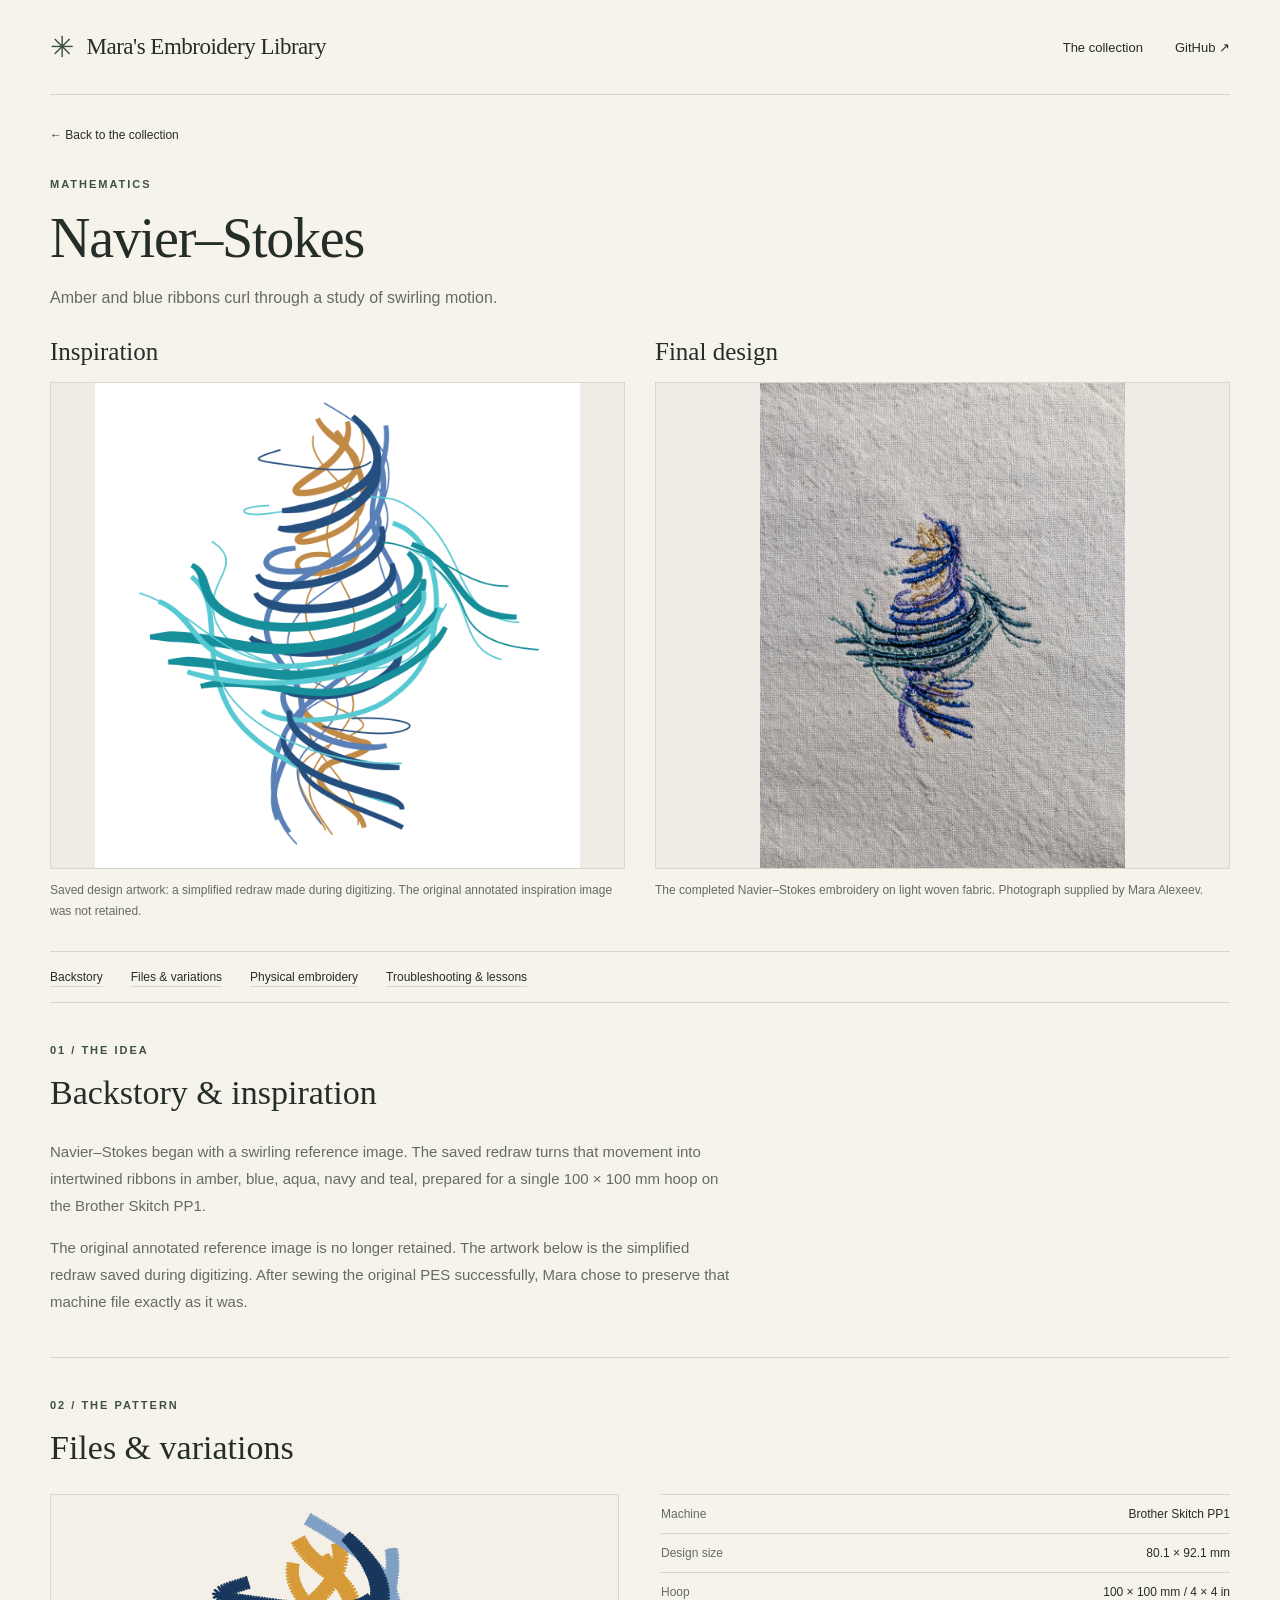
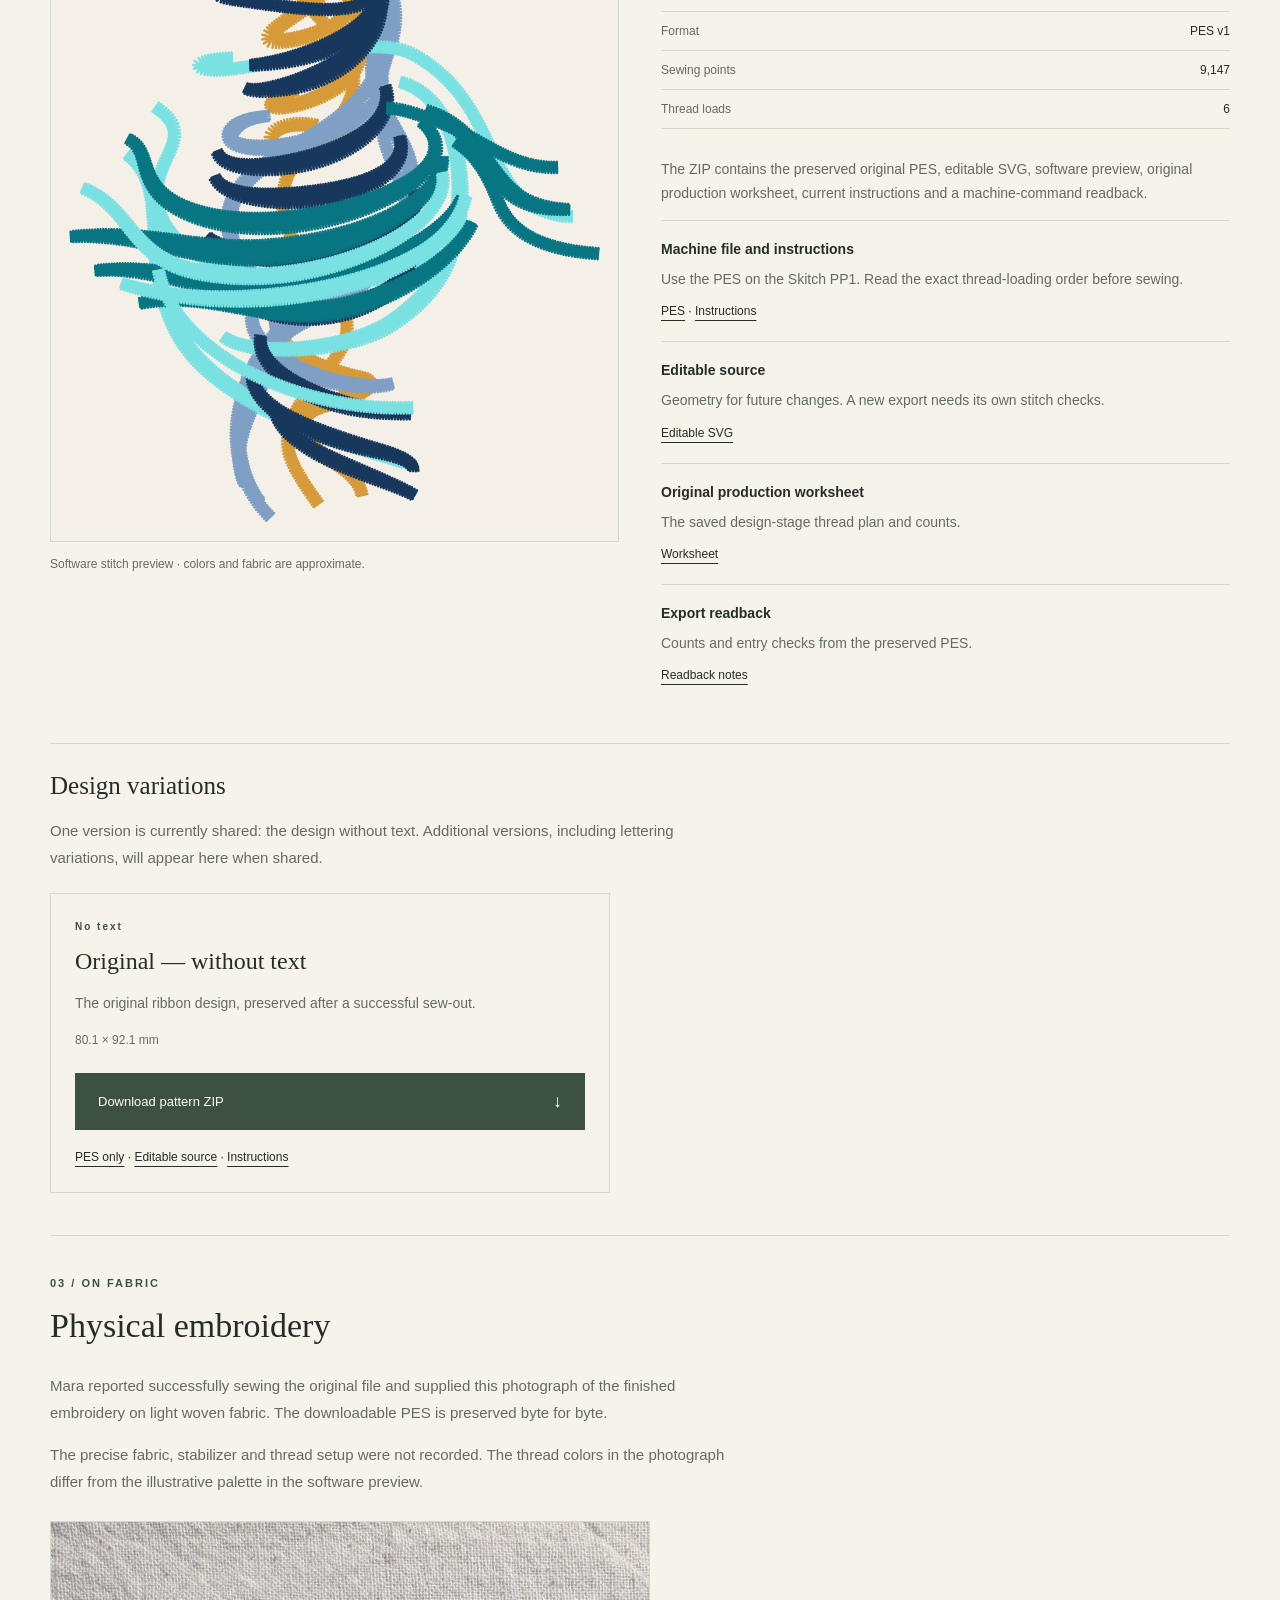
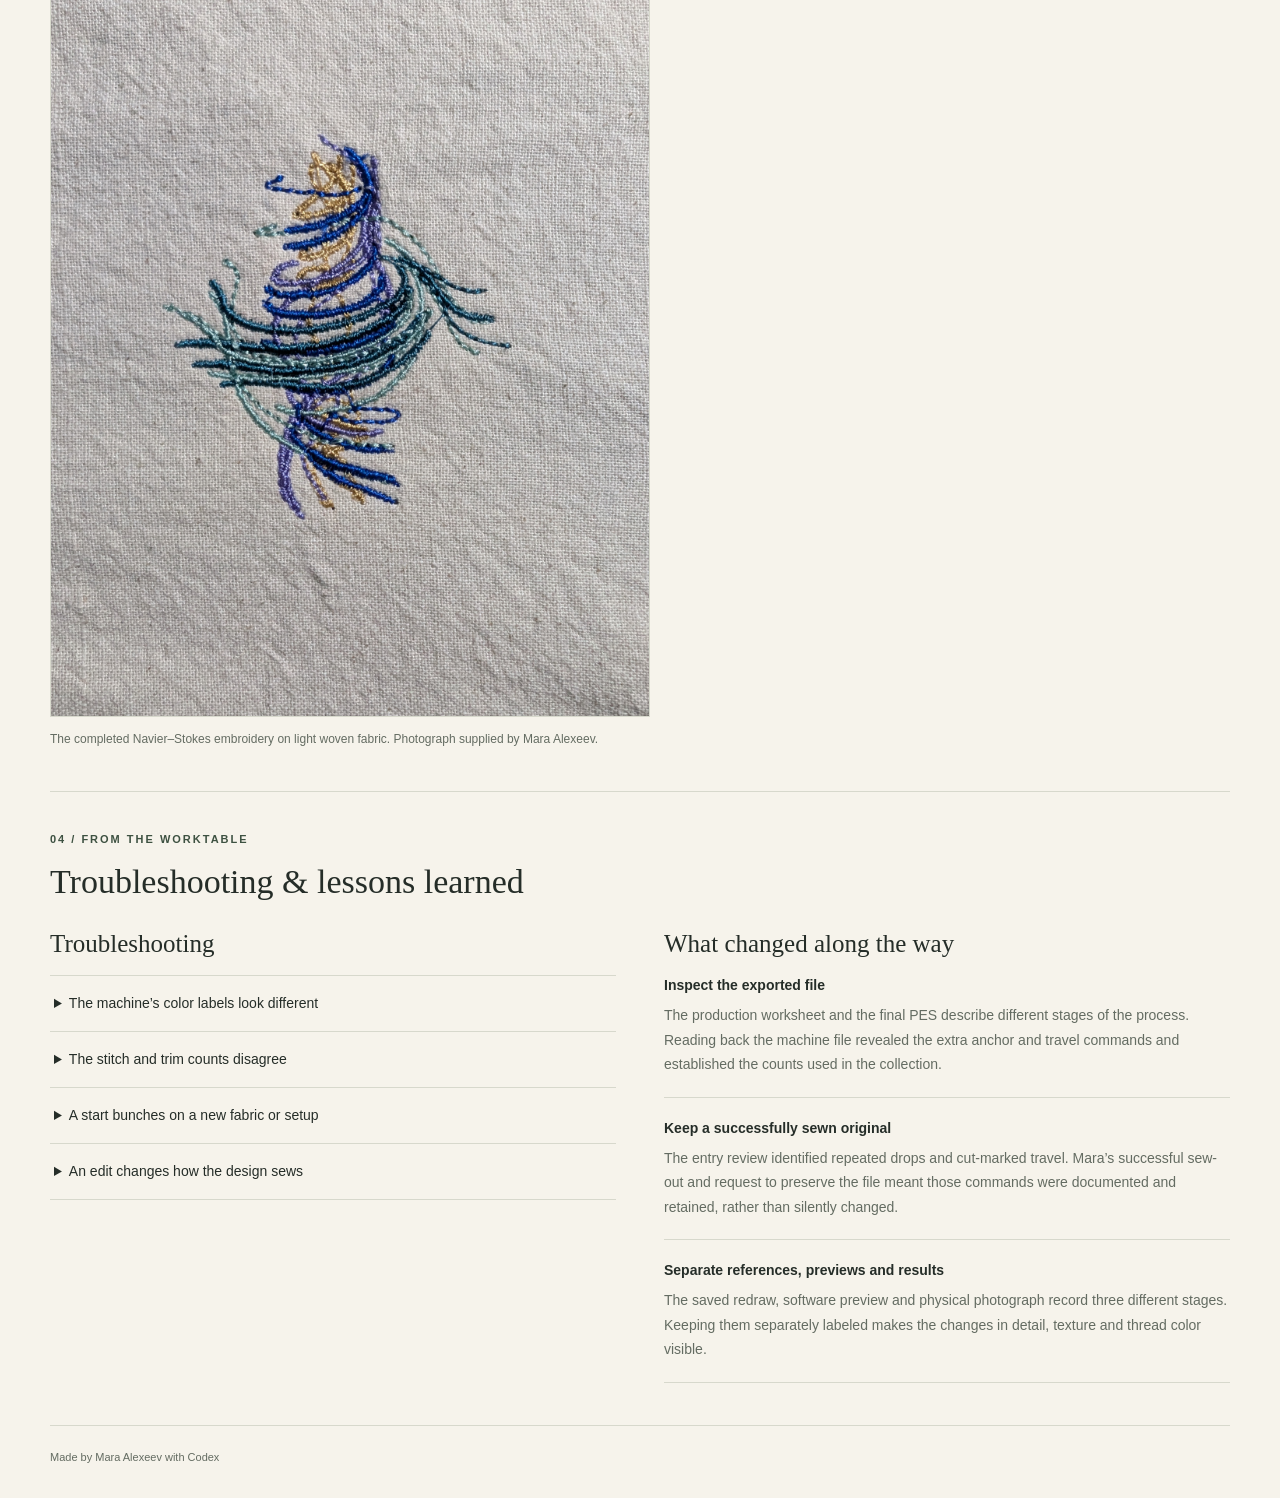
==== commit 041da8eb: "Open design pages with inspiration and finished work; simplify collection landing page" ====
--- a/docs/patterns/navier-stokes/index.html
+++ b/docs/patterns/navier-stokes/index.html
@@ -3,11 +3,12 @@
 <meta name="description" content="Amber and blue ribbons curl through a study of swirling motion. Backstory, files, finished embroidery and process notes.">
 <title>Navier–Stokes · Mara's Embroidery Library</title><link rel="stylesheet" href="../../styles.css"></head>
 <body><a class="skip" href="#main">Skip to content</a>
-<header class="wrap"><a class="brand" href="../../index.html"><span class="mark" aria-hidden="true">✳</span> Mara's Embroidery Library</a><nav aria-label="Main"><a href="../../index.html#collection">The collection</a><a href="../../index.html#finished-embroidery">Finished embroidery</a><a href="https://github.com/MaraAlexeev/embroidery-library">GitHub ↗</a></nav></header>
+<header class="wrap"><a class="brand" href="../../index.html"><span class="mark" aria-hidden="true">✳</span> Mara's Embroidery Library</a><nav aria-label="Main"><a href="../../index.html#collection">The collection</a><a href="https://github.com/MaraAlexeev/embroidery-library">GitHub ↗</a></nav></header>
 <main id="main" class="pattern-page">
 <div class="pattern-heading wrap"><a class="back" href="../../index.html#collection">← Back to the collection</a><p class="eyebrow">MATHEMATICS</p><h1>Navier–Stokes</h1><p class="intro">Amber and blue ribbons curl through a study of swirling motion.</p></div>
+<div class="design-comparison wrap" aria-label="Inspiration and final design"><figure class="comparison-card" id="inspiration"><h2>Inspiration</h2><a class="comparison-image" href="../../patterns/navier-stokes/inspiration/design-artwork.png"><img src="../../patterns/navier-stokes/inspiration/design-artwork.png" alt="Flat design artwork showing intertwined blue, turquoise and gold vortex ribbons on white." width="1200" height="1200" loading="eager"></a><figcaption>Saved design artwork: a simplified redraw made during digitizing. The original annotated inspiration image was not retained.</figcaption></figure><figure class="comparison-card" id="final-design"><h2>Final design</h2><a class="comparison-image" href="../../patterns/navier-stokes/photos/navier-stokes-finished-01.jpg"><img src="../../patterns/navier-stokes/photos/navier-stokes-finished-01.jpg" alt="Completed Navier–Stokes embroidery in blue, teal, pale green, violet and gold thread on light woven fabric." width="3072" height="4080" loading="eager"></a><figcaption>The completed Navier–Stokes embroidery on light woven fabric. Photograph supplied by Mara Alexeev.</figcaption></figure></div>
 <nav class="page-nav wrap" aria-label="On this page"><a href="#backstory">Backstory</a><a href="#files">Files &amp; variations</a><a href="#finished-embroidery">Physical embroidery</a><a href="#process">Troubleshooting &amp; lessons</a></nav>
-<section class="design-section wrap" id="backstory" aria-labelledby="backstory-title"><p class="eyebrow">01 / THE IDEA</p><h2 id="backstory-title">Backstory &amp; inspiration</h2><div class="backstory-layout"><div class="prose"><p>Navier–Stokes began with a swirling reference image. The saved redraw turns that movement into intertwined ribbons in amber, blue, aqua, navy and teal, prepared for a single 100 × 100 mm hoop on the Brother Skitch PP1.</p><p>The original annotated reference image is no longer retained. The artwork below is the simplified redraw saved during digitizing. After sewing the original PES successfully, Mara chose to preserve that machine file exactly as it was.</p></div><div id="inspiration"><h3>Inspiration &amp; design artwork</h3><div class="process-image-grid"><figure class="process-image"><a href="../../patterns/navier-stokes/inspiration/design-artwork.png"><img src="../../patterns/navier-stokes/inspiration/design-artwork.png" alt="Flat design artwork showing intertwined blue, turquoise and gold vortex ribbons on white." width="1200" height="1200" loading="lazy"></a><figcaption>Saved design artwork: a simplified redraw made during digitizing. The original annotated inspiration image was not retained.</figcaption></figure></div></div></div></section>
+<section class="design-section wrap" id="backstory" aria-labelledby="backstory-title"><p class="eyebrow">01 / THE IDEA</p><h2 id="backstory-title">Backstory &amp; inspiration</h2><div class="backstory-layout"><div class="prose"><p>Navier–Stokes began with a swirling reference image. The saved redraw turns that movement into intertwined ribbons in amber, blue, aqua, navy and teal, prepared for a single 100 × 100 mm hoop on the Brother Skitch PP1.</p><p>The original annotated reference image is no longer retained. The artwork below is the simplified redraw saved during digitizing. After sewing the original PES successfully, Mara chose to preserve that machine file exactly as it was.</p></div></div></section>
 <section class="design-section wrap" id="files" aria-labelledby="files-title"><p class="eyebrow">02 / THE PATTERN</p><h2 id="files-title">Files &amp; variations</h2>
 <div class="file-overview"><figure class="process-image preview-image"><a href="../../patterns/navier-stokes/preview.png"><img src="../../patterns/navier-stokes/preview.png" alt="Software preview of intertwined amber, blue, aqua, navy and teal ribbons on cream." width="900" height="1026" loading="lazy"></a><figcaption>Software stitch preview · colors and fabric are approximate.</figcaption></figure><div><dl><div><dt>Machine</dt><dd>Brother Skitch PP1</dd></div><div><dt>Design size</dt><dd>80.1 × 92.1 mm</dd></div><div><dt>Hoop</dt><dd>100 × 100 mm / 4 × 4 in</dd></div><div><dt>Format</dt><dd>PES v1</dd></div><div><dt>Sewing points</dt><dd>9,147</dd></div><div><dt>Thread loads</dt><dd>6</dd></div></dl><p class="file-summary">The ZIP contains the preserved original PES, editable SVG, software preview, original production worksheet, current instructions and a machine-command readback.</p><ul class="file-list"><li><h3>Machine file and instructions</h3><p>Use the PES on the Skitch PP1. Read the exact thread-loading order before sewing.</p><div class="file-links"><a href="../../patterns/navier-stokes/ns_zigzag_1.pes">PES</a> · <a href="../../patterns/navier-stokes/README.txt">Instructions</a></div></li><li><h3>Editable source</h3><p>Geometry for future changes. A new export needs its own stitch checks.</p><div class="file-links"><a href="../../patterns/navier-stokes/ns_zigzag_1.svg">Editable SVG</a></div></li><li><h3>Original production worksheet</h3><p>The saved design-stage thread plan and counts.</p><div class="file-links"><a href="../../patterns/navier-stokes/production-worksheet.html">Worksheet</a></div></li><li><h3>Export readback</h3><p>Counts and entry checks from the preserved PES.</p><div class="file-links"><a href="../../patterns/navier-stokes/publication-checks.json">Readback notes</a></div></li></ul></div></div>
 <div class="variations" id="variations"><h3>Design variations</h3><p class="prose">One version is currently shared: the design without text. Additional versions, including lettering variations, will appear here when shared.</p><div class="variation-grid"><article class="variation-card" id="variation-without-text"><p class="eyebrow">No text</p><h4>Original — without text</h4><p>The original ribbon design, preserved after a successful sew-out.</p><p class="variation-size">80.1 × 92.1 mm</p><a class="button" href="../../patterns/navier-stokes/Navier-Stokes-PES.zip">Download pattern ZIP <span aria-hidden="true">↓</span></a><div class="file-links"><a href="../../patterns/navier-stokes/ns_zigzag_1.pes">PES only</a> · <a href="../../patterns/navier-stokes/ns_zigzag_1.svg">Editable source</a> · <a href="../../patterns/navier-stokes/README.txt">Instructions</a></div></article></div></div></section>
--- a/docs/styles.css
+++ b/docs/styles.css
@@ -59,3 +59,14 @@
 }
 
 .file-list h3{font:600 14px/1.5 Arial,Helvetica,sans-serif;margin:0 0 7px}
+
+.design-comparison{display:grid;grid-template-columns:minmax(0,1fr) minmax(0,1fr);gap:30px;padding-bottom:30px}
+.comparison-card{margin:0;min-width:0;scroll-margin-top:24px}
+.comparison-card h2{font:400 25px/1.25 Georgia,serif;margin:0 0 15px}
+.comparison-image{display:flex;align-items:center;justify-content:center;aspect-ratio:1.18;background:#eeece4;border:1px solid var(--line)}
+.comparison-image img{display:block;width:100%;height:100%;object-fit:contain}
+.comparison-card figcaption{font-size:12px;line-height:1.7;color:var(--muted);padding-top:11px}
+.comparison-empty{font-size:14px;line-height:1.7;color:var(--muted);padding:24px;border:1px solid var(--line)}
+.backstory-layout:has(>.prose:only-child){grid-template-columns:1fr}
+main>.collection:last-child{padding-bottom:55px}
+@media(max-width:700px){.design-comparison{gap:16px;padding-bottom:24px}.comparison-card h2{font-size:22px;margin-bottom:12px}.comparison-card figcaption{font-size:11px}.comparison-image{aspect-ratio:1}.pattern-heading{padding-bottom:22px}}
